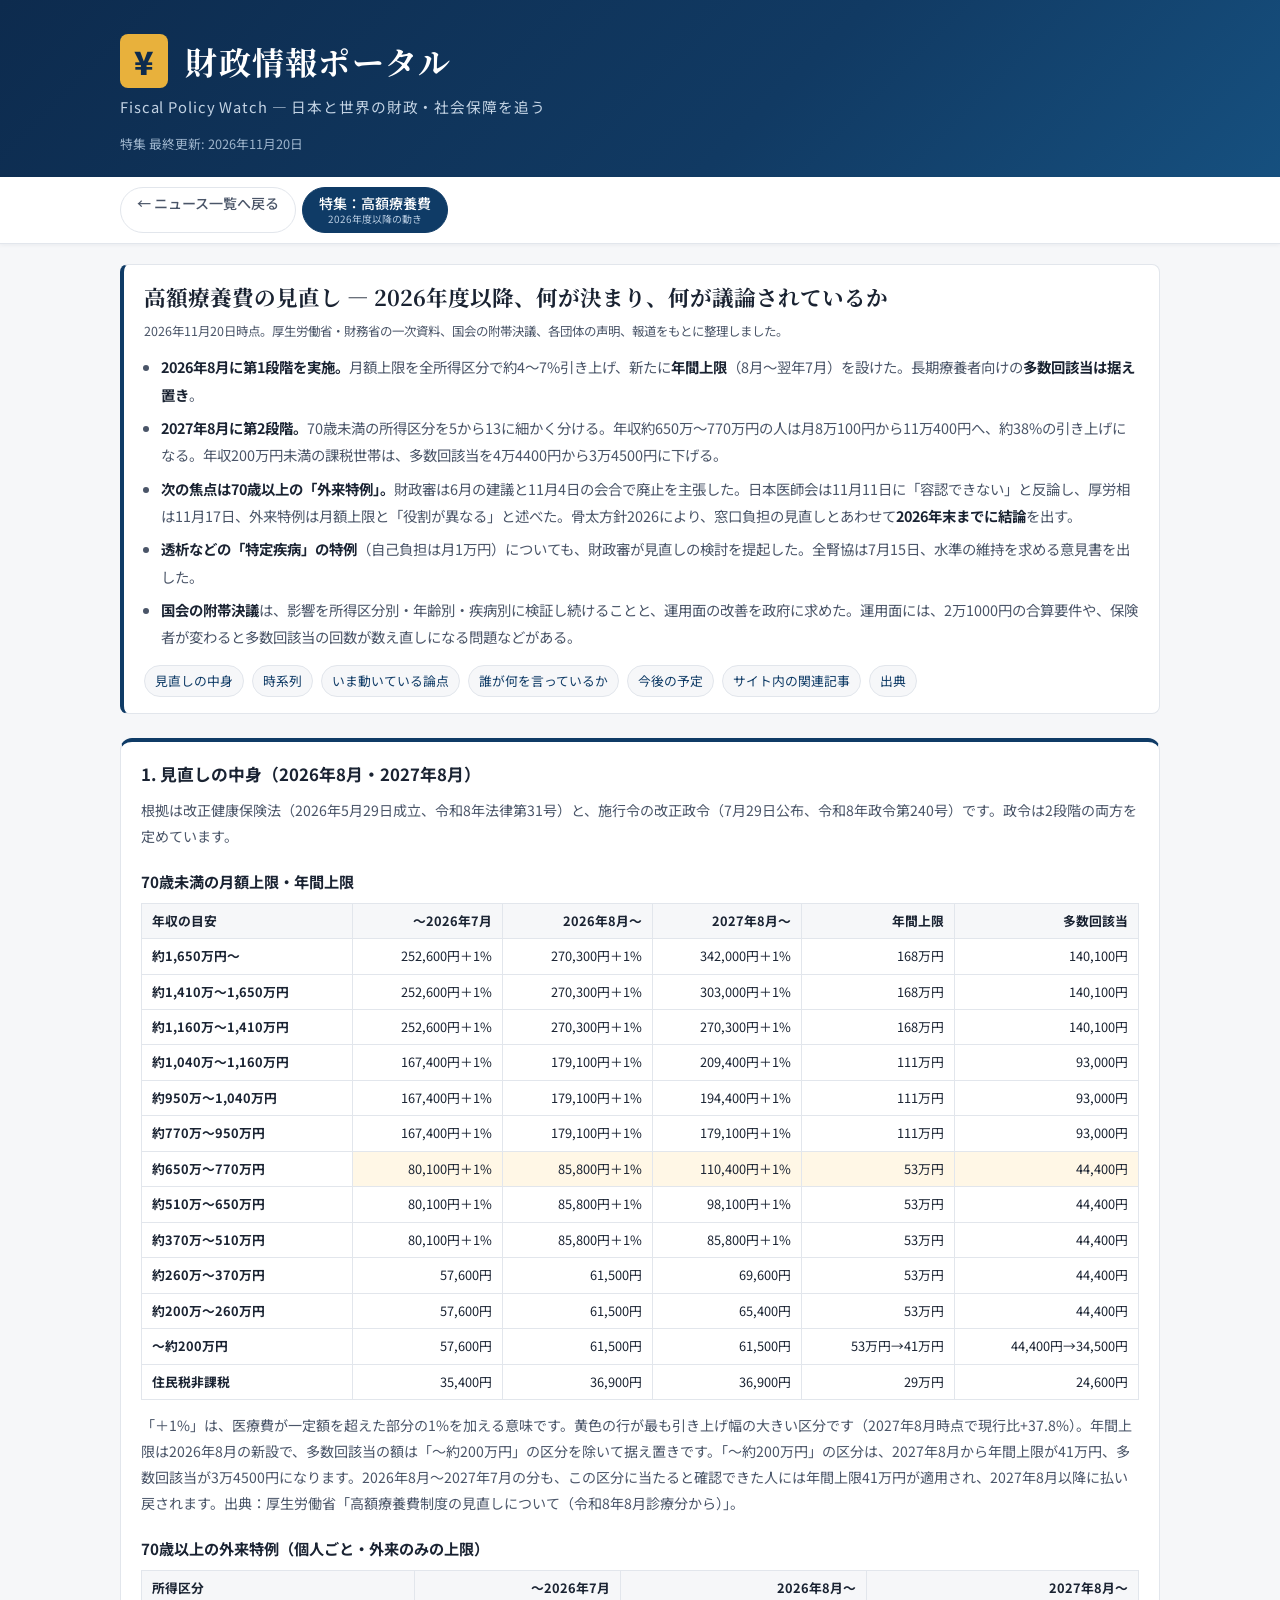
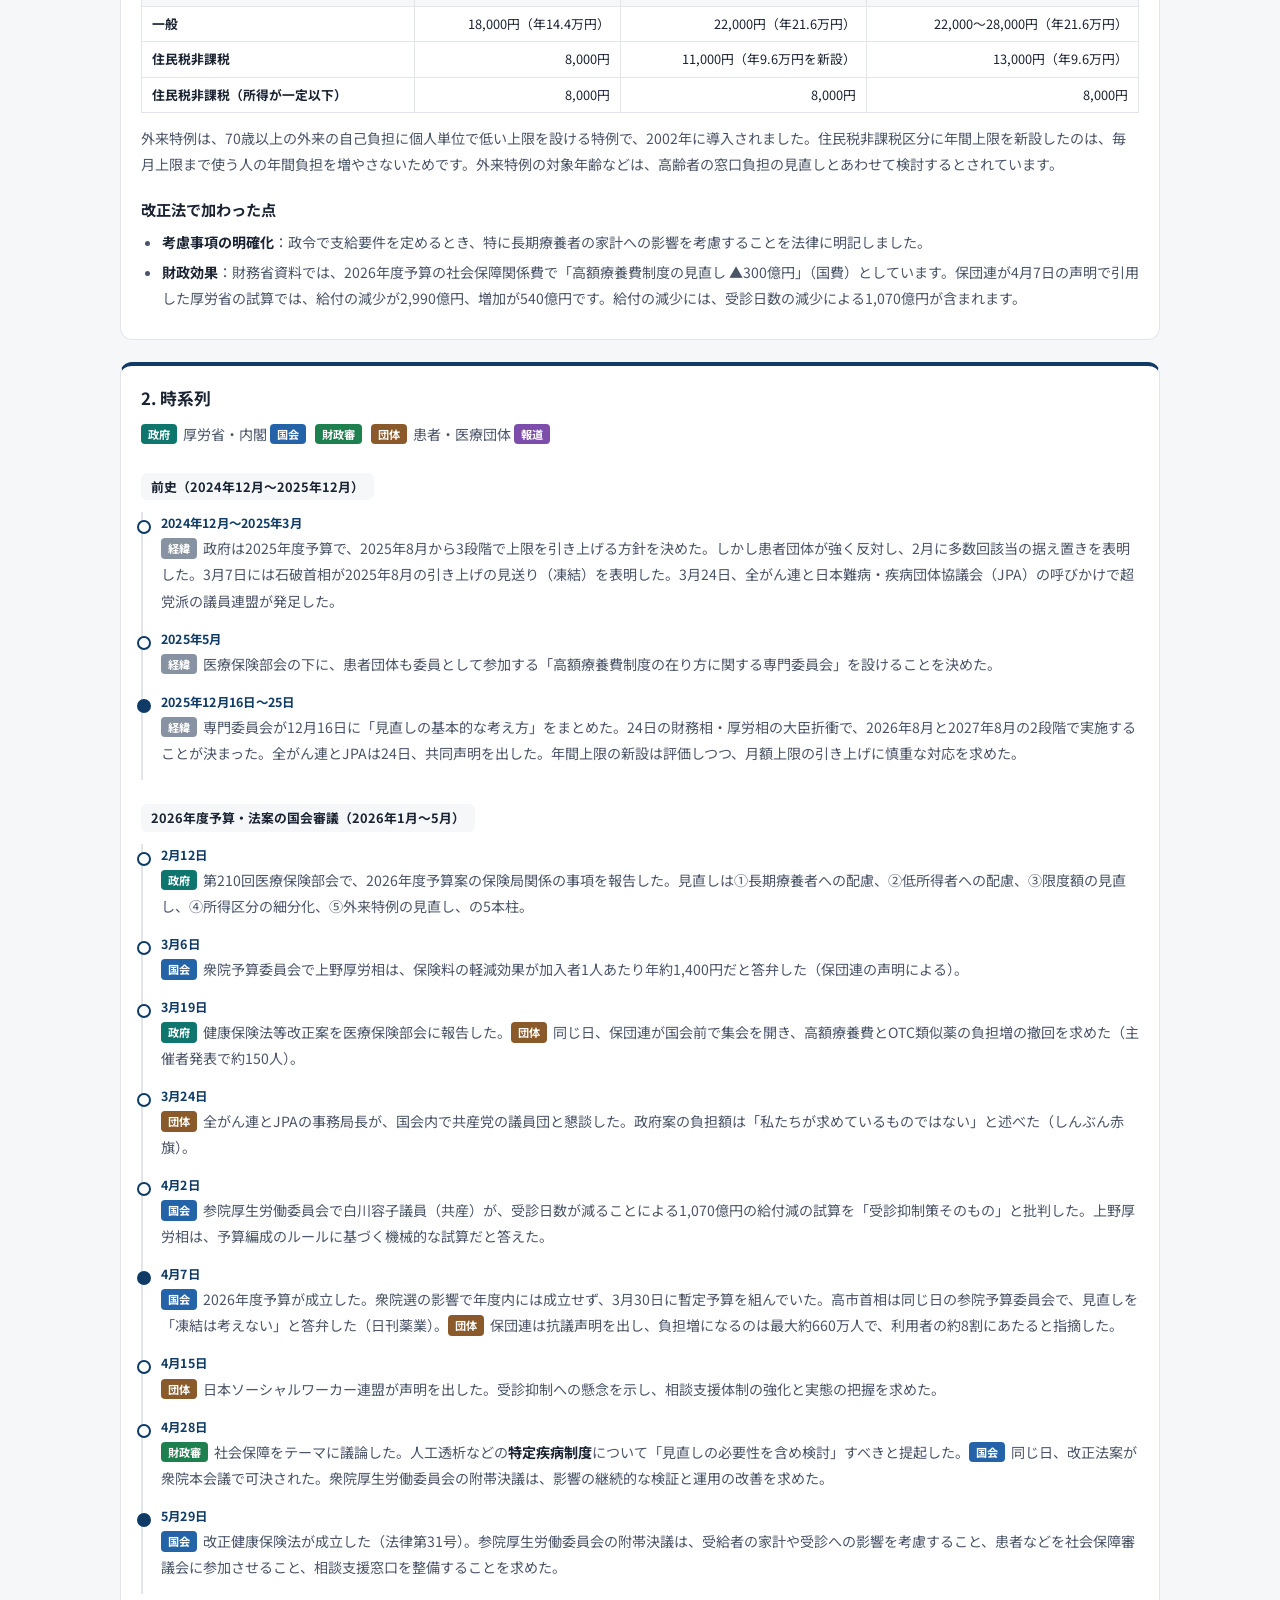
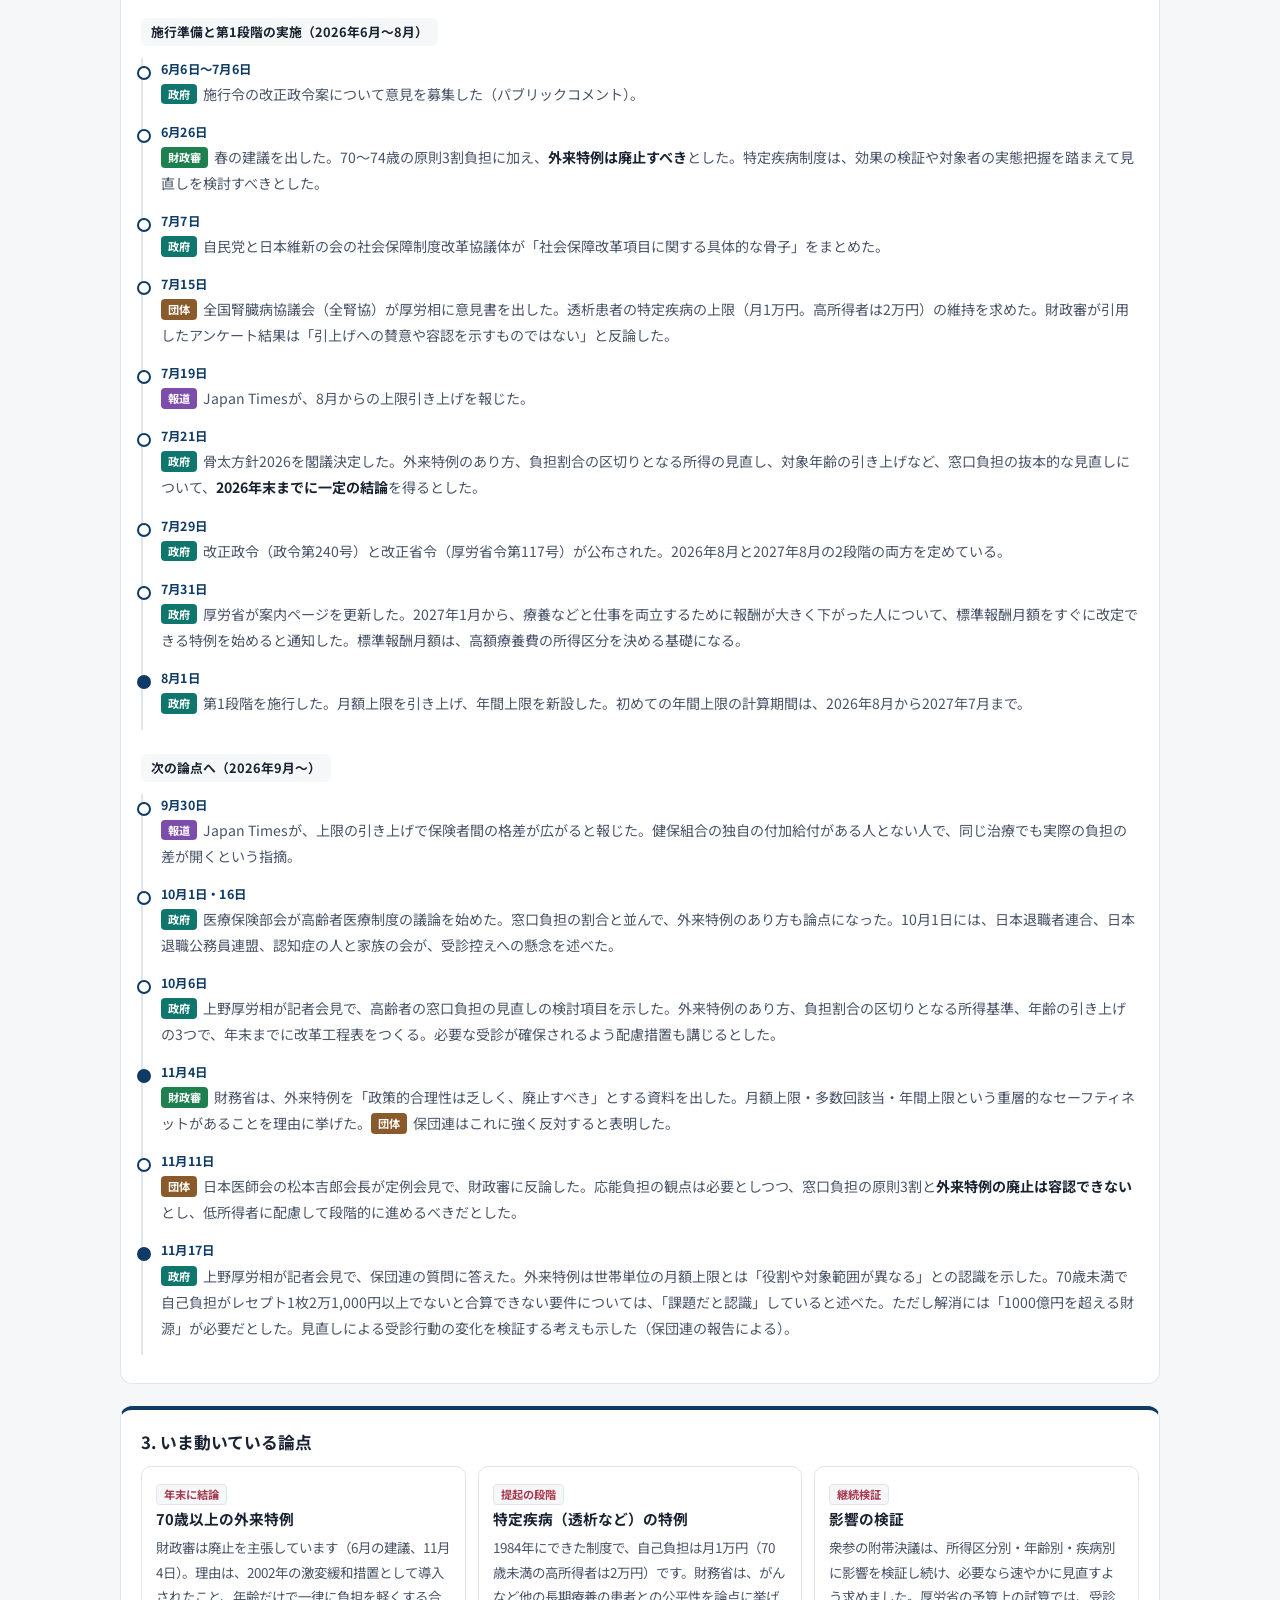
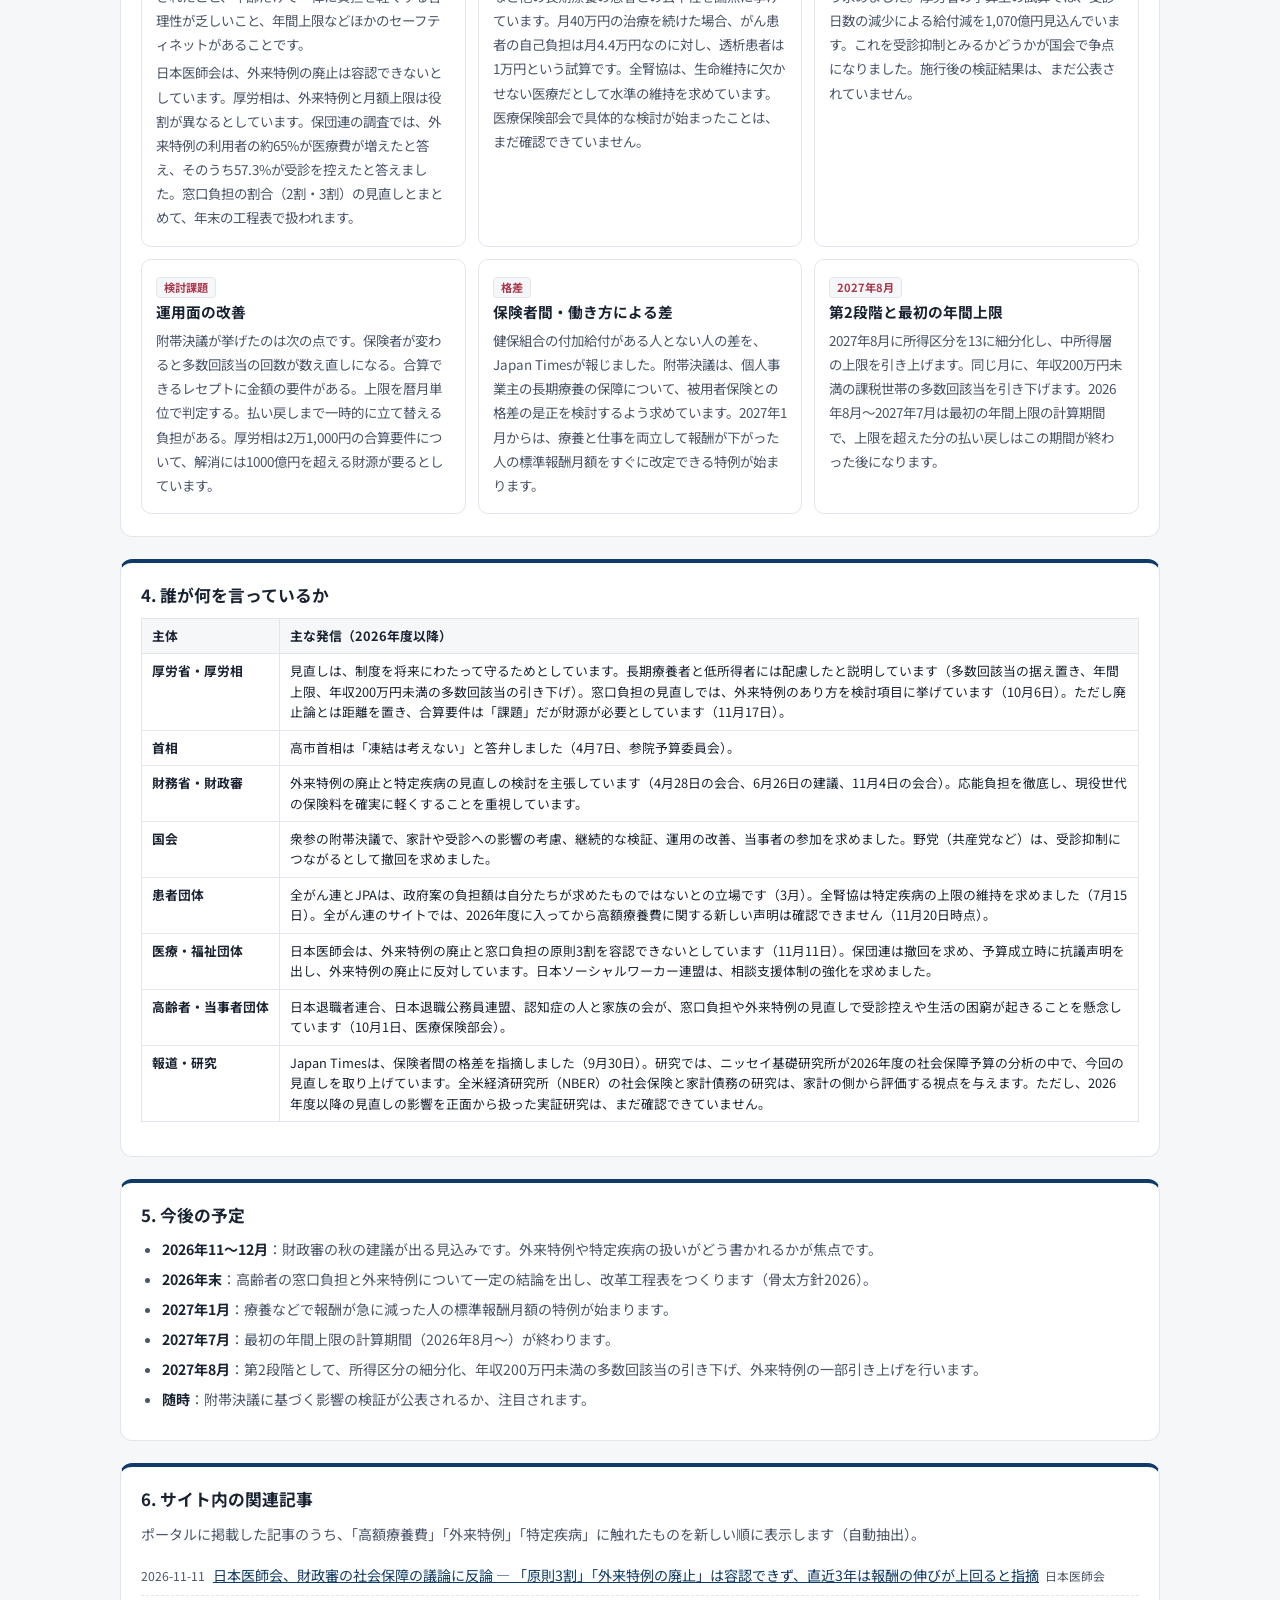
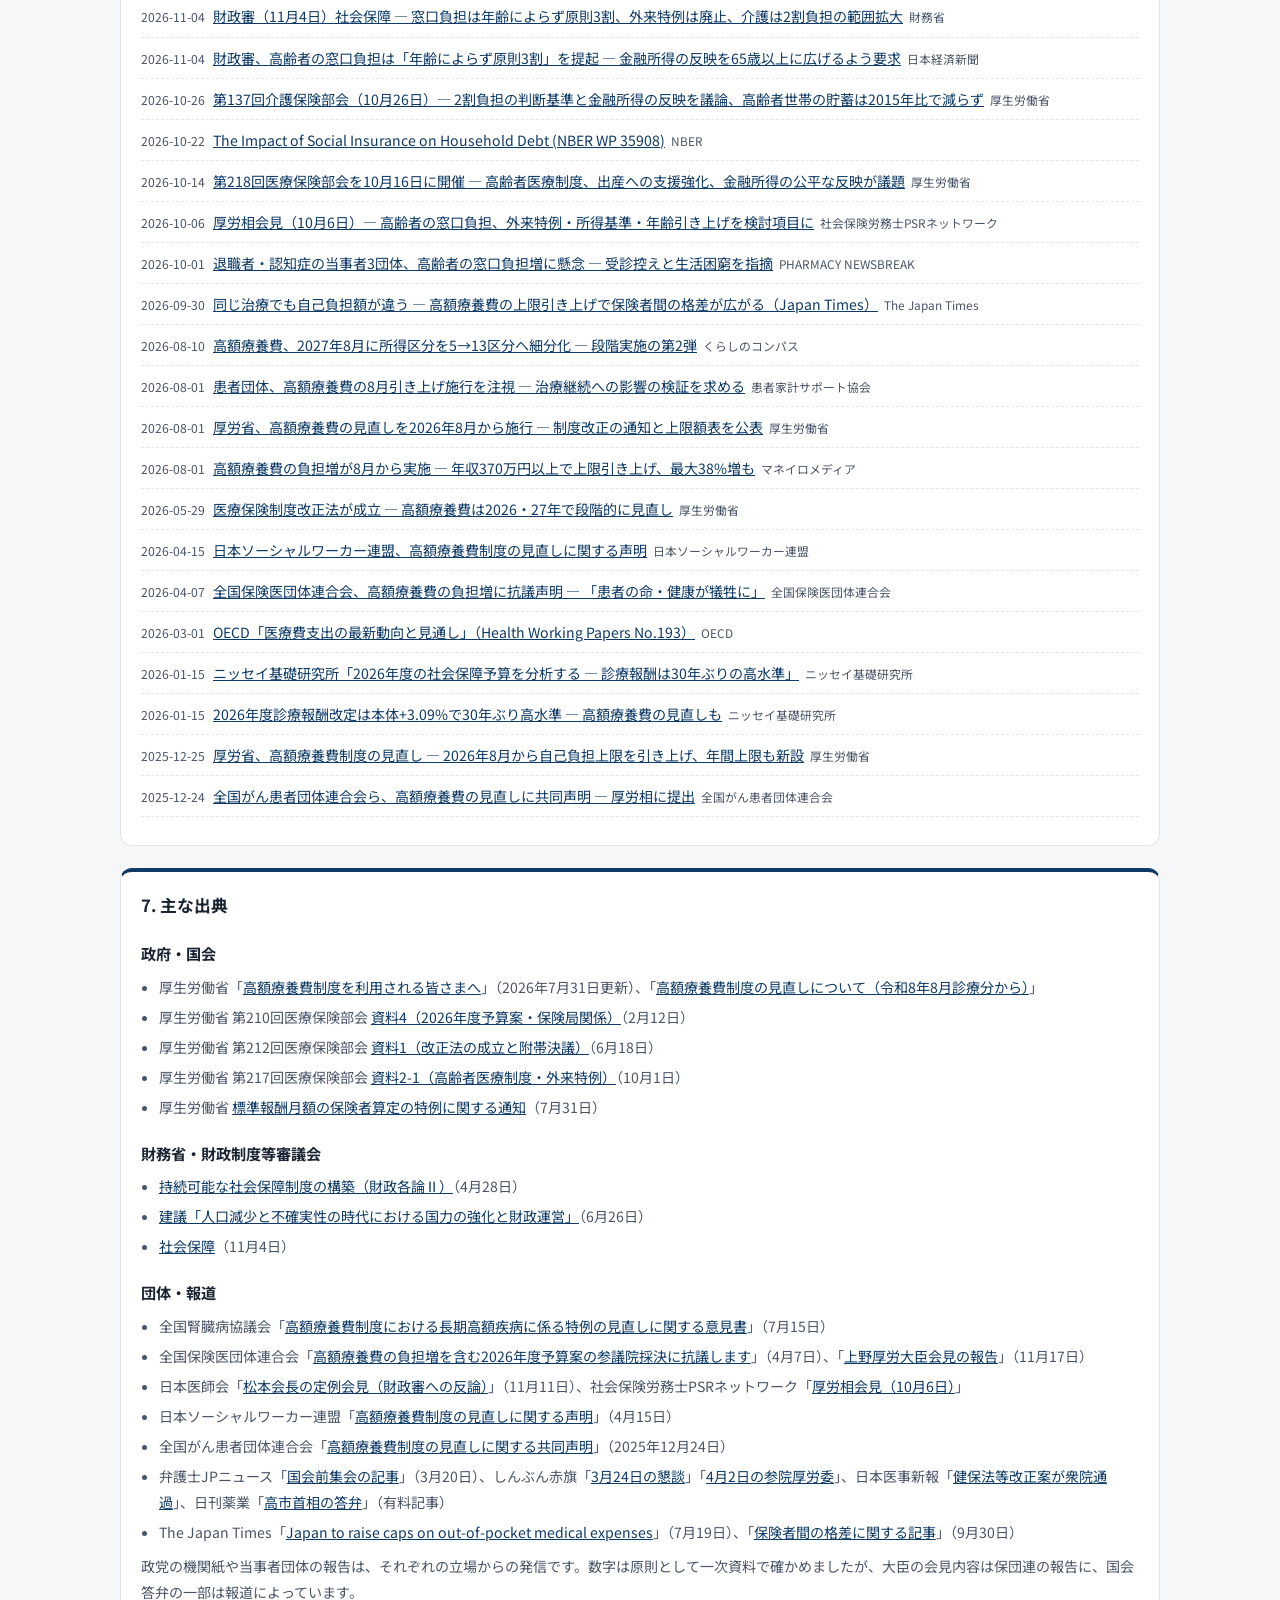
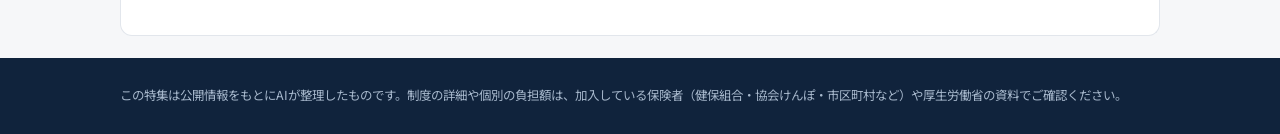
==== feature-kogaku.html @ 366798ed "特集ページ「高額療養費」を追加 2026年度以降の高額療養費の見直しをめぐる決定・議論・各主体の発信を整理した特集ページを追加し、トップから導線を設けた。  Co-Authored-By: Claud" ====
<!DOCTYPE html>
<html lang="ja">
<head>
  <meta charset="UTF-8">
  <meta name="viewport" content="width=device-width, initial-scale=1.0">
  <title>特集：高額療養費 | 財政情報ポータル</title>
  <meta name="description" content="2026年度以降の高額療養費制度の見直しをめぐるニュースと発信の整理">
  <meta name="robots" content="noindex, nofollow, noarchive">
  <link rel="preconnect" href="https://fonts.googleapis.com">
  <link href="https://fonts.googleapis.com/css2?family=Noto+Sans+JP:wght@400;500;700;900&family=Noto+Serif+JP:wght@600;700&display=swap" rel="stylesheet">
  <link rel="stylesheet" href="assets/style.css?v=20261120a">
</head>
<body>
  <header class="site-header">
    <div class="container">
      <div class="header-top">
        <h1 class="site-title"><span class="title-mark">¥</span> 財政情報ポータル</h1>
        <p class="site-subtitle">Fiscal Policy Watch — 日本と世界の財政・社会保障を追う</p>
      </div>
      <p class="update-info">特集 最終更新: <time datetime="2026-11-20">2026年11月20日</time></p>
    </div>
  </header>

  <nav class="category-nav">
    <div class="container nav-inner">
      <div class="tabs">
        <a class="tab" href="index.html">← ニュース一覧へ戻る</a>
        <span class="tab active">特集：高額療養費<span class="tab-note">2026年度以降の動き</span></span>
      </div>
    </div>
  </nav>

  <main class="container">
    <section class="market-intro feature-lead">
      <h2>高額療養費の見直し ― 2026年度以降、何が決まり、何が議論されているか</h2>
      <p class="feature-meta">2026年11月20日時点。厚生労働省・財務省の一次資料、国会の附帯決議、各団体の声明、報道をもとに整理しました。</p>
      <ul class="feature-points">
        <li><strong>2026年8月に第1段階を実施。</strong>月額上限を全所得区分で約4〜7%引き上げ、新たに<strong>年間上限</strong>（8月〜翌年7月）を設けた。長期療養者向けの<strong>多数回該当は据え置き</strong>。</li>
        <li><strong>2027年8月に第2段階。</strong>70歳未満の所得区分を5から13に細かく分ける。年収約650万〜770万円の人は月8万100円から11万400円へ、約38%の引き上げになる。年収200万円未満の課税世帯は、多数回該当を4万4400円から3万4500円に下げる。</li>
        <li><strong>次の焦点は70歳以上の「外来特例」。</strong>財政審は6月の建議と11月4日の会合で廃止を主張した。日本医師会は11月11日に「容認できない」と反論し、厚労相は11月17日、外来特例は月額上限と「役割が異なる」と述べた。骨太方針2026により、窓口負担の見直しとあわせて<strong>2026年末までに結論</strong>を出す。</li>
        <li><strong>透析などの「特定疾病」の特例</strong>（自己負担は月1万円）についても、財政審が見直しの検討を提起した。全腎協は7月15日、水準の維持を求める意見書を出した。</li>
        <li><strong>国会の附帯決議</strong>は、影響を所得区分別・年齢別・疾病別に検証し続けることと、運用面の改善を政府に求めた。運用面には、2万1000円の合算要件や、保険者が変わると多数回該当の回数が数え直しになる問題などがある。</li>
      </ul>
      <div class="feature-toc">
        <a href="#rules">見直しの中身</a>
        <a href="#timeline">時系列</a>
        <a href="#issues">いま動いている論点</a>
        <a href="#actors">誰が何を言っているか</a>
        <a href="#next">今後の予定</a>
        <a href="#related">サイト内の関連記事</a>
        <a href="#sources">出典</a>
      </div>
    </section>

    <!-- 1. 見直しの中身 -->
    <section class="chart-section feature-section" id="rules">
      <h2 class="chart-title">1. 見直しの中身（2026年8月・2027年8月）</h2>
      <p class="chart-note">根拠は改正健康保険法（2026年5月29日成立、令和8年法律第31号）と、施行令の改正政令（7月29日公布、令和8年政令第240号）です。政令は2段階の両方を定めています。</p>

      <h3>70歳未満の月額上限・年間上限</h3>
      <div class="table-scroll">
        <table class="source-table">
          <thead>
            <tr><th>年収の目安</th><th class="num">〜2026年7月</th><th class="num">2026年8月〜</th><th class="num">2027年8月〜</th><th class="num">年間上限</th><th class="num">多数回該当</th></tr>
          </thead>
          <tbody>
            <tr><th>約1,650万円〜</th><td class="num">252,600円＋1%</td><td class="num">270,300円＋1%</td><td class="num">342,000円＋1%</td><td class="num">168万円</td><td class="num">140,100円</td></tr>
            <tr><th>約1,410万〜1,650万円</th><td class="num">252,600円＋1%</td><td class="num">270,300円＋1%</td><td class="num">303,000円＋1%</td><td class="num">168万円</td><td class="num">140,100円</td></tr>
            <tr><th>約1,160万〜1,410万円</th><td class="num">252,600円＋1%</td><td class="num">270,300円＋1%</td><td class="num">270,300円＋1%</td><td class="num">168万円</td><td class="num">140,100円</td></tr>
            <tr><th>約1,040万〜1,160万円</th><td class="num">167,400円＋1%</td><td class="num">179,100円＋1%</td><td class="num">209,400円＋1%</td><td class="num">111万円</td><td class="num">93,000円</td></tr>
            <tr><th>約950万〜1,040万円</th><td class="num">167,400円＋1%</td><td class="num">179,100円＋1%</td><td class="num">194,400円＋1%</td><td class="num">111万円</td><td class="num">93,000円</td></tr>
            <tr><th>約770万〜950万円</th><td class="num">167,400円＋1%</td><td class="num">179,100円＋1%</td><td class="num">179,100円＋1%</td><td class="num">111万円</td><td class="num">93,000円</td></tr>
            <tr class="hl"><th>約650万〜770万円</th><td class="num">80,100円＋1%</td><td class="num">85,800円＋1%</td><td class="num">110,400円＋1%</td><td class="num">53万円</td><td class="num">44,400円</td></tr>
            <tr><th>約510万〜650万円</th><td class="num">80,100円＋1%</td><td class="num">85,800円＋1%</td><td class="num">98,100円＋1%</td><td class="num">53万円</td><td class="num">44,400円</td></tr>
            <tr><th>約370万〜510万円</th><td class="num">80,100円＋1%</td><td class="num">85,800円＋1%</td><td class="num">85,800円＋1%</td><td class="num">53万円</td><td class="num">44,400円</td></tr>
            <tr><th>約260万〜370万円</th><td class="num">57,600円</td><td class="num">61,500円</td><td class="num">69,600円</td><td class="num">53万円</td><td class="num">44,400円</td></tr>
            <tr><th>約200万〜260万円</th><td class="num">57,600円</td><td class="num">61,500円</td><td class="num">65,400円</td><td class="num">53万円</td><td class="num">44,400円</td></tr>
            <tr><th>〜約200万円</th><td class="num">57,600円</td><td class="num">61,500円</td><td class="num">61,500円</td><td class="num">53万円→41万円</td><td class="num">44,400円→34,500円</td></tr>
            <tr><th>住民税非課税</th><td class="num">35,400円</td><td class="num">36,900円</td><td class="num">36,900円</td><td class="num">29万円</td><td class="num">24,600円</td></tr>
          </tbody>
        </table>
      </div>
      <p class="table-note">「＋1%」は、医療費が一定額を超えた部分の1%を加える意味です。黄色の行が最も引き上げ幅の大きい区分です（2027年8月時点で現行比+37.8%）。年間上限は2026年8月の新設で、多数回該当の額は「〜約200万円」の区分を除いて据え置きです。「〜約200万円」の区分は、2027年8月から年間上限が41万円、多数回該当が3万4500円になります。2026年8月〜2027年7月の分も、この区分に当たると確認できた人には年間上限41万円が適用され、2027年8月以降に払い戻されます。出典：厚生労働省「高額療養費制度の見直しについて（令和8年8月診療分から）」。</p>

      <h3>70歳以上の外来特例（個人ごと・外来のみの上限）</h3>
      <div class="table-scroll">
        <table class="source-table">
          <thead>
            <tr><th>所得区分</th><th class="num">〜2026年7月</th><th class="num">2026年8月〜</th><th class="num">2027年8月〜</th></tr>
          </thead>
          <tbody>
            <tr><th>一般</th><td class="num">18,000円（年14.4万円）</td><td class="num">22,000円（年21.6万円）</td><td class="num">22,000〜28,000円（年21.6万円）</td></tr>
            <tr><th>住民税非課税</th><td class="num">8,000円</td><td class="num">11,000円（年9.6万円を新設）</td><td class="num">13,000円（年9.6万円）</td></tr>
            <tr><th>住民税非課税（所得が一定以下）</th><td class="num">8,000円</td><td class="num">8,000円</td><td class="num">8,000円</td></tr>
          </tbody>
        </table>
      </div>
      <p class="table-note">外来特例は、70歳以上の外来の自己負担に個人単位で低い上限を設ける特例で、2002年に導入されました。住民税非課税区分に年間上限を新設したのは、毎月上限まで使う人の年間負担を増やさないためです。外来特例の対象年齢などは、高齢者の窓口負担の見直しとあわせて検討するとされています。</p>

      <h3>改正法で加わった点</h3>
      <ul>
        <li><strong>考慮事項の明確化</strong>：政令で支給要件を定めるとき、特に長期療養者の家計への影響を考慮することを法律に明記しました。</li>
        <li><strong>財政効果</strong>：財務省資料では、2026年度予算の社会保障関係費で「高額療養費制度の見直し ▲300億円」（国費）としています。保団連が4月7日の声明で引用した厚労省の試算では、給付の減少が2,990億円、増加が540億円です。給付の減少には、受診日数の減少による1,070億円が含まれます。</li>
      </ul>
    </section>

    <!-- 2. 時系列 -->
    <section class="chart-section feature-section" id="timeline">
      <h2 class="chart-title">2. 時系列</h2>
      <p class="chart-note">
        <span class="tl-tag tl-gov">政府</span>厚労省・内閣
        <span class="tl-tag tl-diet">国会</span>
        <span class="tl-tag tl-mof">財政審</span>
        <span class="tl-tag tl-stk">団体</span>患者・医療団体
        <span class="tl-tag tl-media">報道</span>
      </p>

      <span class="timeline-era">前史（2024年12月〜2025年12月）</span>
      <ul class="timeline">
        <li><span class="tl-date">2024年12月〜2025年3月</span><span class="tl-tag tl-past">経緯</span>政府は2025年度予算で、2025年8月から3段階で上限を引き上げる方針を決めた。しかし患者団体が強く反対し、2月に多数回該当の据え置きを表明した。3月7日には石破首相が2025年8月の引き上げの見送り（凍結）を表明した。3月24日、全がん連と日本難病・疾病団体協議会（JPA）の呼びかけで超党派の議員連盟が発足した。</li>
        <li><span class="tl-date">2025年5月</span><span class="tl-tag tl-past">経緯</span>医療保険部会の下に、患者団体も委員として参加する「高額療養費制度の在り方に関する専門委員会」を設けることを決めた。</li>
        <li class="key"><span class="tl-date">2025年12月16日〜25日</span><span class="tl-tag tl-past">経緯</span>専門委員会が12月16日に「見直しの基本的な考え方」をまとめた。24日の財務相・厚労相の大臣折衝で、2026年8月と2027年8月の2段階で実施することが決まった。全がん連とJPAは24日、共同声明を出した。年間上限の新設は評価しつつ、月額上限の引き上げに慎重な対応を求めた。</li>
      </ul>

      <span class="timeline-era">2026年度予算・法案の国会審議（2026年1月〜5月）</span>
      <ul class="timeline">
        <li><span class="tl-date">2月12日</span><span class="tl-tag tl-gov">政府</span>第210回医療保険部会で、2026年度予算案の保険局関係の事項を報告した。見直しは①長期療養者への配慮、②低所得者への配慮、③限度額の見直し、④所得区分の細分化、⑤外来特例の見直し、の5本柱。</li>
        <li><span class="tl-date">3月6日</span><span class="tl-tag tl-diet">国会</span>衆院予算委員会で上野厚労相は、保険料の軽減効果が加入者1人あたり年約1,400円だと答弁した（保団連の声明による）。</li>
        <li><span class="tl-date">3月19日</span><span class="tl-tag tl-gov">政府</span>健康保険法等改正案を医療保険部会に報告した。<span class="tl-tag tl-stk">団体</span>同じ日、保団連が国会前で集会を開き、高額療養費とOTC類似薬の負担増の撤回を求めた（主催者発表で約150人）。</li>
        <li><span class="tl-date">3月24日</span><span class="tl-tag tl-stk">団体</span>全がん連とJPAの事務局長が、国会内で共産党の議員団と懇談した。政府案の負担額は「私たちが求めているものではない」と述べた（しんぶん赤旗）。</li>
        <li><span class="tl-date">4月2日</span><span class="tl-tag tl-diet">国会</span>参院厚生労働委員会で白川容子議員（共産）が、受診日数が減ることによる1,070億円の給付減の試算を「受診抑制策そのもの」と批判した。上野厚労相は、予算編成のルールに基づく機械的な試算だと答えた。</li>
        <li class="key"><span class="tl-date">4月7日</span><span class="tl-tag tl-diet">国会</span>2026年度予算が成立した。衆院選の影響で年度内には成立せず、3月30日に暫定予算を組んでいた。高市首相は同じ日の参院予算委員会で、見直しを「凍結は考えない」と答弁した（日刊薬業）。<span class="tl-tag tl-stk">団体</span>保団連は抗議声明を出し、負担増になるのは最大約660万人で、利用者の約8割にあたると指摘した。</li>
        <li><span class="tl-date">4月15日</span><span class="tl-tag tl-stk">団体</span>日本ソーシャルワーカー連盟が声明を出した。受診抑制への懸念を示し、相談支援体制の強化と実態の把握を求めた。</li>
        <li><span class="tl-date">4月28日</span><span class="tl-tag tl-mof">財政審</span>社会保障をテーマに議論した。人工透析などの<strong>特定疾病制度</strong>について「見直しの必要性を含め検討」すべきと提起した。<span class="tl-tag tl-diet">国会</span>同じ日、改正法案が衆院本会議で可決された。衆院厚生労働委員会の附帯決議は、影響の継続的な検証と運用の改善を求めた。</li>
        <li class="key"><span class="tl-date">5月29日</span><span class="tl-tag tl-diet">国会</span>改正健康保険法が成立した（法律第31号）。参院厚生労働委員会の附帯決議は、受給者の家計や受診への影響を考慮すること、患者などを社会保障審議会に参加させること、相談支援窓口を整備することを求めた。</li>
      </ul>

      <span class="timeline-era">施行準備と第1段階の実施（2026年6月〜8月）</span>
      <ul class="timeline">
        <li><span class="tl-date">6月6日〜7月6日</span><span class="tl-tag tl-gov">政府</span>施行令の改正政令案について意見を募集した（パブリックコメント）。</li>
        <li><span class="tl-date">6月26日</span><span class="tl-tag tl-mof">財政審</span>春の建議を出した。70〜74歳の原則3割負担に加え、<strong>外来特例は廃止すべき</strong>とした。特定疾病制度は、効果の検証や対象者の実態把握を踏まえて見直しを検討すべきとした。</li>
        <li><span class="tl-date">7月7日</span><span class="tl-tag tl-gov">政府</span>自民党と日本維新の会の社会保障制度改革協議体が「社会保障改革項目に関する具体的な骨子」をまとめた。</li>
        <li><span class="tl-date">7月15日</span><span class="tl-tag tl-stk">団体</span>全国腎臓病協議会（全腎協）が厚労相に意見書を出した。透析患者の特定疾病の上限（月1万円。高所得者は2万円）の維持を求めた。財政審が引用したアンケート結果は「引上げへの賛意や容認を示すものではない」と反論した。</li>
        <li><span class="tl-date">7月19日</span><span class="tl-tag tl-media">報道</span>Japan Timesが、8月からの上限引き上げを報じた。</li>
        <li><span class="tl-date">7月21日</span><span class="tl-tag tl-gov">政府</span>骨太方針2026を閣議決定した。外来特例のあり方、負担割合の区切りとなる所得の見直し、対象年齢の引き上げなど、窓口負担の抜本的な見直しについて、<strong>2026年末までに一定の結論</strong>を得るとした。</li>
        <li><span class="tl-date">7月29日</span><span class="tl-tag tl-gov">政府</span>改正政令（政令第240号）と改正省令（厚労省令第117号）が公布された。2026年8月と2027年8月の2段階の両方を定めている。</li>
        <li><span class="tl-date">7月31日</span><span class="tl-tag tl-gov">政府</span>厚労省が案内ページを更新した。2027年1月から、療養などと仕事を両立するために報酬が大きく下がった人について、標準報酬月額をすぐに改定できる特例を始めると通知した。標準報酬月額は、高額療養費の所得区分を決める基礎になる。</li>
        <li class="key"><span class="tl-date">8月1日</span><span class="tl-tag tl-gov">政府</span>第1段階を施行した。月額上限を引き上げ、年間上限を新設した。初めての年間上限の計算期間は、2026年8月から2027年7月まで。</li>
      </ul>

      <span class="timeline-era">次の論点へ（2026年9月〜）</span>
      <ul class="timeline">
        <li><span class="tl-date">9月30日</span><span class="tl-tag tl-media">報道</span>Japan Timesが、上限の引き上げで保険者間の格差が広がると報じた。健保組合の独自の付加給付がある人とない人で、同じ治療でも実際の負担の差が開くという指摘。</li>
        <li><span class="tl-date">10月1日・16日</span><span class="tl-tag tl-gov">政府</span>医療保険部会が高齢者医療制度の議論を始めた。窓口負担の割合と並んで、外来特例のあり方も論点になった。10月1日には、日本退職者連合、日本退職公務員連盟、認知症の人と家族の会が、受診控えへの懸念を述べた。</li>
        <li><span class="tl-date">10月6日</span><span class="tl-tag tl-gov">政府</span>上野厚労相が記者会見で、高齢者の窓口負担の見直しの検討項目を示した。外来特例のあり方、負担割合の区切りとなる所得基準、年齢の引き上げの3つで、年末までに改革工程表をつくる。必要な受診が確保されるよう配慮措置も講じるとした。</li>
        <li class="key"><span class="tl-date">11月4日</span><span class="tl-tag tl-mof">財政審</span>財務省は、外来特例を「政策的合理性は乏しく、廃止すべき」とする資料を出した。月額上限・多数回該当・年間上限という重層的なセーフティネットがあることを理由に挙げた。<span class="tl-tag tl-stk">団体</span>保団連はこれに強く反対すると表明した。</li>
        <li><span class="tl-date">11月11日</span><span class="tl-tag tl-stk">団体</span>日本医師会の松本吉郎会長が定例会見で、財政審に反論した。応能負担の観点は必要としつつ、窓口負担の原則3割と<strong>外来特例の廃止は容認できない</strong>とし、低所得者に配慮して段階的に進めるべきだとした。</li>
        <li class="key"><span class="tl-date">11月17日</span><span class="tl-tag tl-gov">政府</span>上野厚労相が記者会見で、保団連の質問に答えた。外来特例は世帯単位の月額上限とは「役割や対象範囲が異なる」との認識を示した。70歳未満で自己負担がレセプト1枚2万1,000円以上でないと合算できない要件については、「課題だと認識」していると述べた。ただし解消には「1000億円を超える財源」が必要だとした。見直しによる受診行動の変化を検証する考えも示した（保団連の報告による）。</li>
      </ul>
    </section>

    <!-- 3. 論点 -->
    <section class="chart-section feature-section" id="issues">
      <h2 class="chart-title">3. いま動いている論点</h2>
      <div class="issue-grid">
        <div class="issue-card">
          <span class="issue-status">年末に結論</span>
          <h4>70歳以上の外来特例</h4>
          <p>財政審は廃止を主張しています（6月の建議、11月4日）。理由は、2002年の激変緩和措置として導入されたこと、年齢だけで一律に負担を軽くする合理性が乏しいこと、年間上限などほかのセーフティネットがあることです。</p>
          <p>日本医師会は、外来特例の廃止は容認できないとしています。厚労相は、外来特例と月額上限は役割が異なるとしています。保団連の調査では、外来特例の利用者の約65%が医療費が増えたと答え、そのうち57.3%が受診を控えたと答えました。窓口負担の割合（2割・3割）の見直しとまとめて、年末の工程表で扱われます。</p>
        </div>
        <div class="issue-card">
          <span class="issue-status">提起の段階</span>
          <h4>特定疾病（透析など）の特例</h4>
          <p>1984年にできた制度で、自己負担は月1万円（70歳未満の高所得者は2万円）です。財務省は、がんなど他の長期療養の患者との公平性を論点に挙げています。月40万円の治療を続けた場合、がん患者の自己負担は月4.4万円なのに対し、透析患者は1万円という試算です。全腎協は、生命維持に欠かせない医療だとして水準の維持を求めています。医療保険部会で具体的な検討が始まったことは、まだ確認できていません。</p>
        </div>
        <div class="issue-card">
          <span class="issue-status">継続検証</span>
          <h4>影響の検証</h4>
          <p>衆参の附帯決議は、所得区分別・年齢別・疾病別に影響を検証し続け、必要なら速やかに見直すよう求めました。厚労省の予算上の試算では、受診日数の減少による給付減を1,070億円見込んでいます。これを受診抑制とみるかどうかが国会で争点になりました。施行後の検証結果は、まだ公表されていません。</p>
        </div>
        <div class="issue-card">
          <span class="issue-status">検討課題</span>
          <h4>運用面の改善</h4>
          <p>附帯決議が挙げたのは次の点です。保険者が変わると多数回該当の回数が数え直しになる。合算できるレセプトに金額の要件がある。上限を暦月単位で判定する。払い戻しまで一時的に立て替える負担がある。厚労相は2万1,000円の合算要件について、解消には1000億円を超える財源が要るとしています。</p>
        </div>
        <div class="issue-card">
          <span class="issue-status">格差</span>
          <h4>保険者間・働き方による差</h4>
          <p>健保組合の付加給付がある人とない人の差を、Japan Timesが報じました。附帯決議は、個人事業主の長期療養の保障について、被用者保険との格差の是正を検討するよう求めています。2027年1月からは、療養と仕事を両立して報酬が下がった人の標準報酬月額をすぐに改定できる特例が始まります。</p>
        </div>
        <div class="issue-card">
          <span class="issue-status">2027年8月</span>
          <h4>第2段階と最初の年間上限</h4>
          <p>2027年8月に所得区分を13に細分化し、中所得層の上限を引き上げます。同じ月に、年収200万円未満の課税世帯の多数回該当を引き下げます。2026年8月〜2027年7月は最初の年間上限の計算期間で、上限を超えた分の払い戻しはこの期間が終わった後になります。</p>
        </div>
      </div>
    </section>

    <!-- 4. 主体別 -->
    <section class="chart-section feature-section" id="actors">
      <h2 class="chart-title">4. 誰が何を言っているか</h2>
      <div class="table-scroll">
        <table class="source-table">
          <thead><tr><th>主体</th><th>主な発信（2026年度以降）</th></tr></thead>
          <tbody>
            <tr><th>厚労省・厚労相</th><td>見直しは、制度を将来にわたって守るためとしています。長期療養者と低所得者には配慮したと説明しています（多数回該当の据え置き、年間上限、年収200万円未満の多数回該当の引き下げ）。窓口負担の見直しでは、外来特例のあり方を検討項目に挙げています（10月6日）。ただし廃止論とは距離を置き、合算要件は「課題」だが財源が必要としています（11月17日）。</td></tr>
            <tr><th>首相</th><td>高市首相は「凍結は考えない」と答弁しました（4月7日、参院予算委員会）。</td></tr>
            <tr><th>財務省・財政審</th><td>外来特例の廃止と特定疾病の見直しの検討を主張しています（4月28日の会合、6月26日の建議、11月4日の会合）。応能負担を徹底し、現役世代の保険料を確実に軽くすることを重視しています。</td></tr>
            <tr><th>国会</th><td>衆参の附帯決議で、家計や受診への影響の考慮、継続的な検証、運用の改善、当事者の参加を求めました。野党（共産党など）は、受診抑制につながるとして撤回を求めました。</td></tr>
            <tr><th>患者団体</th><td>全がん連とJPAは、政府案の負担額は自分たちが求めたものではないとの立場です（3月）。全腎協は特定疾病の上限の維持を求めました（7月15日）。全がん連のサイトでは、2026年度に入ってから高額療養費に関する新しい声明は確認できません（11月20日時点）。</td></tr>
            <tr><th>医療・福祉団体</th><td>日本医師会は、外来特例の廃止と窓口負担の原則3割を容認できないとしています（11月11日）。保団連は撤回を求め、予算成立時に抗議声明を出し、外来特例の廃止に反対しています。日本ソーシャルワーカー連盟は、相談支援体制の強化を求めました。</td></tr>
            <tr><th>高齢者・当事者団体</th><td>日本退職者連合、日本退職公務員連盟、認知症の人と家族の会が、窓口負担や外来特例の見直しで受診控えや生活の困窮が起きることを懸念しています（10月1日、医療保険部会）。</td></tr>
            <tr><th>報道・研究</th><td>Japan Timesは、保険者間の格差を指摘しました（9月30日）。研究では、ニッセイ基礎研究所が2026年度の社会保障予算の分析の中で、今回の見直しを取り上げています。全米経済研究所（NBER）の社会保険と家計債務の研究は、家計の側から評価する視点を与えます。ただし、2026年度以降の見直しの影響を正面から扱った実証研究は、まだ確認できていません。</td></tr>
          </tbody>
        </table>
      </div>
    </section>

    <!-- 5. 今後 -->
    <section class="chart-section feature-section" id="next">
      <h2 class="chart-title">5. 今後の予定</h2>
      <ul>
        <li><strong>2026年11〜12月</strong>：財政審の秋の建議が出る見込みです。外来特例や特定疾病の扱いがどう書かれるかが焦点です。</li>
        <li><strong>2026年末</strong>：高齢者の窓口負担と外来特例について一定の結論を出し、改革工程表をつくります（骨太方針2026）。</li>
        <li><strong>2027年1月</strong>：療養などで報酬が急に減った人の標準報酬月額の特例が始まります。</li>
        <li><strong>2027年7月</strong>：最初の年間上限の計算期間（2026年8月〜）が終わります。</li>
        <li><strong>2027年8月</strong>：第2段階として、所得区分の細分化、年収200万円未満の多数回該当の引き下げ、外来特例の一部引き上げを行います。</li>
        <li><strong>随時</strong>：附帯決議に基づく影響の検証が公表されるか、注目されます。</li>
      </ul>
    </section>

    <!-- 6. 関連記事 -->
    <section class="chart-section feature-section" id="related">
      <h2 class="chart-title">6. サイト内の関連記事</h2>
      <p class="chart-note">ポータルに掲載した記事のうち、「高額療養費」「外来特例」「特定疾病」に触れたものを新しい順に表示します（自動抽出）。</p>
      <ul class="related-list" id="related-list"><li>読み込み中…</li></ul>
    </section>

    <!-- 7. 出典 -->
    <section class="chart-section feature-section source-section" id="sources">
      <h2 class="chart-title">7. 主な出典</h2>
      <h3>政府・国会</h3>
      <ul>
        <li>厚生労働省「<a href="https://www.mhlw.go.jp/stf/seisakunitsuite/bunya/kenkou_iryou/iryouhoken/juuyou/kougakuiryou/index.html" target="_blank" rel="noopener">高額療養費制度を利用される皆さまへ</a>」（2026年7月31日更新）、「<a href="https://www.mhlw.go.jp/content/001726232.pdf" target="_blank" rel="noopener">高額療養費制度の見直しについて（令和8年8月診療分から）</a>」</li>
        <li>厚生労働省 第210回医療保険部会 <a href="https://www.mhlw.go.jp/content/12401000/001654424.pdf" target="_blank" rel="noopener">資料4（2026年度予算案・保険局関係）</a>（2月12日）</li>
        <li>厚生労働省 第212回医療保険部会 <a href="https://www.mhlw.go.jp/content/12401000/001712849.pdf" target="_blank" rel="noopener">資料1（改正法の成立と附帯決議）</a>（6月18日）</li>
        <li>厚生労働省 第217回医療保険部会 <a href="https://www.mhlw.go.jp/content/12401000/001754424.pdf" target="_blank" rel="noopener">資料2-1（高齢者医療制度・外来特例）</a>（10月1日）</li>
        <li>厚生労働省 <a href="https://www.mhlw.go.jp/content/001731743.pdf" target="_blank" rel="noopener">標準報酬月額の保険者算定の特例に関する通知</a>（7月31日）</li>
      </ul>
      <h3>財務省・財政制度等審議会</h3>
      <ul>
        <li><a href="https://www.mof.go.jp/about_mof/councils/fiscal_system_council/sub-of_fiscal_system/proceedings/material/zaiseia20260428/01.pdf" target="_blank" rel="noopener">持続可能な社会保障制度の構築（財政各論Ⅱ）</a>（4月28日）</li>
        <li><a href="https://www.mof.go.jp/about_mof/councils/fiscal_system_council/sub-of_fiscal_system/report/zaiseia20260626/zaiseia20260626.html" target="_blank" rel="noopener">建議「人口減少と不確実性の時代における国力の強化と財政運営」</a>（6月26日）</li>
        <li><a href="https://www.mof.go.jp/about_mof/councils/fiscal_system_council/sub-of_fiscal_system/proceedings/material/zaiseia20261104/01.pdf" target="_blank" rel="noopener">社会保障</a>（11月4日）</li>
      </ul>
      <h3>団体・報道</h3>
      <ul>
        <li>全国腎臓病協議会「<a href="https://www.zjk.or.jp/news/2_6a548346a398c/upload/20260715-155936-1200.pdf" target="_blank" rel="noopener">高額療養費制度における長期高額疾病に係る特例の見直しに関する意見書</a>」（7月15日）</li>
        <li>全国保険医団体連合会「<a href="https://hodanren.doc-net.or.jp/info/declaration/2026-04-07/" target="_blank" rel="noopener">高額療養費の負担増を含む2026年度予算案の参議院採決に抗議します</a>」（4月7日）、「<a href="https://hodanren.doc-net.or.jp/info/news/press_conference_mhlw_20261117/" target="_blank" rel="noopener">上野厚労大臣会見の報告</a>」（11月17日）</li>
        <li>日本医師会「<a href="https://www.med.or.jp/nichiionline/article/012950.html" target="_blank" rel="noopener">松本会長の定例会見（財政審への反論）</a>」（11月11日）、社会保険労務士PSRネットワーク「<a href="https://www.psrn.jp/topics/detail.php?id=43032" target="_blank" rel="noopener">厚労相会見（10月6日）</a>」</li>
        <li>日本ソーシャルワーカー連盟「<a href="https://jfsw.org/2026/04/15/4397/" target="_blank" rel="noopener">高額療養費制度の見直しに関する声明</a>」（4月15日）</li>
        <li>全国がん患者団体連合会「<a href="https://zenganren.jp/?p=5458" target="_blank" rel="noopener">高額療養費制度の見直しに関する共同声明</a>」（2025年12月24日）</li>
        <li>弁護士JPニュース「<a href="https://www.ben54.jp/news/3326" target="_blank" rel="noopener">国会前集会の記事</a>」（3月20日）、しんぶん赤旗「<a href="https://www.jcp.or.jp/akahata/aik25/2026-03-25/2026032502_05_0.php" target="_blank" rel="noopener">3月24日の懇談</a>」「<a href="https://www.jcp.or.jp/akahata/aik26/2026-04-05/2026040502_03_0.php" target="_blank" rel="noopener">4月2日の参院厚労委</a>」、日本医事新報「<a href="https://www.jmedj.co.jp/blogs/product/product_28497" target="_blank" rel="noopener">健保法等改正案が衆院通過</a>」、日刊薬業「<a href="https://nk.jiho.jp/article/301289" target="_blank" rel="noopener">高市首相の答弁</a>」（有料記事）</li>
        <li>The Japan Times「<a href="https://www.japantimes.co.jp/news/2026/07/19/japan/science-health/medical-expenses-cap-raise/" target="_blank" rel="noopener">Japan to raise caps on out-of-pocket medical expenses</a>」（7月19日）、「<a href="https://www.japantimes.co.jp/news/2026/09/30/japan/science-health/japan-health-care-costs/" target="_blank" rel="noopener">保険者間の格差に関する記事</a>」（9月30日）</li>
      </ul>
      <p>政党の機関紙や当事者団体の報告は、それぞれの立場からの発信です。数字は原則として一次資料で確かめましたが、大臣の会見内容は保団連の報告に、国会答弁の一部は報道によっています。</p>
    </section>
  </main>

  <footer class="site-footer">
    <div class="container">
      <p>この特集は公開情報をもとにAIが整理したものです。制度の詳細や個別の負担額は、加入している保険者（健保組合・協会けんぽ・市区町村など）や厚生労働省の資料でご確認ください。</p>
    </div>
  </footer>

  <script>
  (function () {
    var list = document.getElementById('related-list');
    var kw = ['高額療養費', '外来特例', '特定疾病'];
    var esc = function (s) { return String(s || '').replace(/[&<>"]/g, function (c) { return {'&':'&amp;','<':'&lt;','>':'&gt;','"':'&quot;'}[c]; }); };
    fetch('data/news.json', { cache: 'no-cache' })
      .then(function (r) { return r.json(); })
      .then(function (d) {
        var arts = (d.articles || []).filter(function (a) {
          if (a.category === 'digest' || !a.url) return false;
          var t = (a.title || '') + (a.summary || '');
          return kw.some(function (k) { return t.indexOf(k) >= 0; });
        }).sort(function (a, b) { return a.date < b.date ? 1 : -1; });
        if (!arts.length) { list.innerHTML = '<li>該当する記事はありません。</li>'; return; }
        list.innerHTML = arts.map(function (a) {
          return '<li><span class="rel-date">' + esc(a.date) + '</span><a href="' + esc(a.url) + '" target="_blank" rel="noopener">' + esc(a.title) + '</a><span class="rel-src">' + esc(a.source) + '</span></li>';
        }).join('');
      })
      .catch(function () { list.innerHTML = '<li>記事を読み込めませんでした。</li>'; });
  })();
  </script>
</body>
</html>
---- assets/style.css ----
:root {
  --ink: #1a2332;
  --ink-light: #4a5568;
  --bg: #f6f7f9;
  --card-bg: #ffffff;
  --border: #e2e6ec;
  --accent: #0f3b66;
  --c-expenditure: #2563a8;
  --c-revenue: #1e7f4f;
  --c-international: #7c4dab;
  --c-research: #b06a1f;
  --c-government: #0f766e;
  --c-stakeholder: #8a5a2b;
  --c-digest: #a83a4e;
}

* { box-sizing: border-box; margin: 0; padding: 0; }

body {
  font-family: "Noto Sans JP", "Hiragino Kaku Gothic ProN", sans-serif;
  background: var(--bg);
  color: var(--ink);
  line-height: 1.7;
}

.container {
  max-width: 1080px;
  margin: 0 auto;
  padding: 0 20px;
}

/* ---------- Header ---------- */
.site-header {
  background: linear-gradient(135deg, #0d2b4e 0%, #113a63 60%, #16507f 100%);
  color: #fff;
  padding: 34px 0 22px;
}

.site-title {
  font-family: "Noto Serif JP", serif;
  font-size: 2rem;
  font-weight: 700;
  letter-spacing: 0.04em;
}

.title-mark {
  display: inline-block;
  background: #e8b13c;
  color: #0d2b4e;
  border-radius: 8px;
  width: 1.5em;
  text-align: center;
  margin-right: 0.25em;
  font-family: "Noto Sans JP", sans-serif;
  font-weight: 900;
}

.site-subtitle {
  margin-top: 6px;
  font-size: 0.92rem;
  color: #c3d3e4;
  letter-spacing: 0.06em;
}

.update-info {
  margin-top: 14px;
  font-size: 0.8rem;
  color: #9db4cc;
}

.header-link {
  display: inline-block;
  margin-left: 14px;
  padding: 3px 12px;
  background: rgba(255, 255, 255, 0.12);
  border: 1px solid rgba(255, 255, 255, 0.25);
  border-radius: 999px;
  color: #eaf1f8;
  text-decoration: none;
  font-weight: 500;
  transition: background 0.15s;
}
.header-link:hover { background: rgba(255, 255, 255, 0.22); }

@media (max-width: 640px) {
  .header-link { margin-left: 0; margin-top: 8px; }
}

/* ---------- Nav / tabs ---------- */
.category-nav {
  background: var(--card-bg);
  border-bottom: 1px solid var(--border);
  position: sticky;
  top: 0;
  z-index: 10;
  box-shadow: 0 1px 4px rgba(16, 42, 74, 0.06);
}

.nav-inner {
  display: flex;
  flex-direction: column;
  align-items: stretch;
  gap: 10px;
  padding-top: 10px;
  padding-bottom: 10px;
}

.tabs {
  display: flex;
  flex-wrap: wrap;
  gap: 6px;
}

.tab {
  border: 1px solid var(--border);
  background: #fff;
  border-radius: 999px;
  padding: 7px 16px;
  font-family: inherit;
  font-size: 0.88rem;
  font-weight: 500;
  color: var(--ink-light);
  cursor: pointer;
  transition: all 0.15s;
  display: flex;
  flex-direction: column;
  align-items: center;
  line-height: 1.25;
}

.tab-note {
  font-size: 0.62rem;
  color: #97a3b3;
  font-weight: 400;
}

.tab:hover { border-color: var(--accent); }

.tab.active {
  background: var(--accent);
  border-color: var(--accent);
  color: #fff;
}
.tab.active .tab-note { color: #b9cde2; }

.tab-expenditure.active { background: var(--c-expenditure); border-color: var(--c-expenditure); }
.tab-revenue.active { background: var(--c-revenue); border-color: var(--c-revenue); }
.tab-international.active { background: var(--c-international); border-color: var(--c-international); }
.tab-research.active { background: var(--c-research); border-color: var(--c-research); }
.tab-government.active { background: var(--c-government); border-color: var(--c-government); }
.tab-stakeholder.active { background: var(--c-stakeholder); border-color: var(--c-stakeholder); }
.tab-digest.active { background: var(--c-digest); border-color: var(--c-digest); }

.search-box {
  width: 100%;
  border: 1px solid var(--border);
  border-radius: 8px;
  padding: 8px 12px;
  font-family: inherit;
  font-size: 0.88rem;
}
.search-box:focus { outline: 2px solid var(--accent); border-color: transparent; }

/* ---------- Subtabs (テーマ・種別絞り込み) ---------- */
.subtabs {
  display: flex;
  align-items: center;
  gap: 6px;
  flex-wrap: wrap;
  padding-bottom: 10px;
}

/* display:flex が hidden属性を上書きしないようにする */
.subtabs[hidden] { display: none; }

.subtabs-label {
  font-size: 0.78rem;
  color: var(--ink-light);
  margin-right: 2px;
}

.subtab {
  border: 1px solid var(--border);
  background: #fff;
  border-radius: 999px;
  padding: 4px 13px;
  font-family: inherit;
  font-size: 0.78rem;
  color: var(--ink-light);
  cursor: pointer;
  transition: all 0.15s;
}

.subtab:hover { border-color: var(--accent); }

.subtab.active {
  background: var(--accent);
  border-color: var(--accent);
  color: #fff;
  font-weight: 700;
}

/* カテゴリごとのアクティブ色 */
.subtabs-expenditure .subtab.active { background: var(--c-expenditure); border-color: var(--c-expenditure); }
.subtabs-revenue .subtab.active { background: var(--c-revenue); border-color: var(--c-revenue); }
.subtabs-international .subtab.active { background: var(--c-international); border-color: var(--c-international); }
.subtabs-research .subtab.active { background: var(--c-research); border-color: var(--c-research); }
.subtabs-government .subtab.active { background: var(--c-government); border-color: var(--c-government); }
.subtabs-stakeholder .subtab.active { background: var(--c-stakeholder); border-color: var(--c-stakeholder); }

/* ---------- Articles ---------- */
main { padding: 26px 0 50px; }

.article-grid {
  display: grid;
  grid-template-columns: repeat(auto-fill, minmax(320px, 1fr));
  gap: 18px;
  margin: 0 auto;
  max-width: 1080px;
  padding: 0 20px;
}

.card {
  background: var(--card-bg);
  border: 1px solid var(--border);
  border-radius: 12px;
  padding: 18px 20px;
  display: flex;
  flex-direction: column;
  gap: 10px;
  transition: box-shadow 0.15s, transform 0.15s;
  border-top: 4px solid var(--accent);
}
.card:hover {
  box-shadow: 0 6px 20px rgba(16, 42, 74, 0.12);
  transform: translateY(-2px);
}

.card.cat-expenditure { border-top-color: var(--c-expenditure); }
.card.cat-revenue { border-top-color: var(--c-revenue); }
.card.cat-international { border-top-color: var(--c-international); }
.card.cat-research { border-top-color: var(--c-research); }
.card.cat-government { border-top-color: var(--c-government); }
.card.cat-stakeholder { border-top-color: var(--c-stakeholder); }

/* 今日のまとめ: 横幅いっぱいの読み物カード */
.card.cat-digest {
  border-top-color: var(--c-digest);
  grid-column: 1 / -1;
  background: #fdf9f7;
}
.card.cat-digest .card-summary {
  font-size: 0.92rem;
  color: var(--ink);
  line-height: 1.9;
}

/* 今日のまとめ: 分野ごとのセクション表示 */
.digest-sections {
  display: grid;
  gap: 0.85rem;
  margin: 0.55rem 0 0.9rem;
}
.digest-section {
  border-left: 3px solid var(--c-digest);
  padding-left: 0.85rem;
}
.digest-section-title {
  margin: 0 0 0.25rem;
  font-size: 0.85rem;
  font-weight: 700;
  letter-spacing: 0.03em;
  color: var(--c-digest);
}
.digest-section p {
  margin: 0;
  font-size: 0.92rem;
  line-height: 1.9;
  color: var(--ink);
}
.digest-section.sec-expenditure { border-left-color: var(--c-expenditure); }
.digest-section.sec-expenditure .digest-section-title { color: var(--c-expenditure); }
.digest-section.sec-revenue { border-left-color: var(--c-revenue); }
.digest-section.sec-revenue .digest-section-title { color: var(--c-revenue); }
.digest-section.sec-international { border-left-color: var(--c-international); }
.digest-section.sec-international .digest-section-title { color: var(--c-international); }
.digest-section.sec-research { border-left-color: var(--c-research); }
.digest-section.sec-research .digest-section-title { color: var(--c-research); }
.digest-section.sec-government { border-left-color: var(--c-government); }
.digest-section.sec-government .digest-section-title { color: var(--c-government); }
.digest-section.sec-stakeholder { border-left-color: var(--c-stakeholder); }
.digest-section.sec-stakeholder .digest-section-title { color: var(--c-stakeholder); }

.card-meta {
  display: flex;
  align-items: center;
  gap: 10px;
  font-size: 0.75rem;
  color: var(--ink-light);
}

.badge {
  color: #fff;
  border-radius: 4px;
  padding: 2px 8px;
  font-weight: 700;
  font-size: 0.7rem;
  letter-spacing: 0.05em;
}
.badge-expenditure { background: var(--c-expenditure); }
.badge-revenue { background: var(--c-revenue); }
.badge-international { background: var(--c-international); }
.badge-research { background: var(--c-research); }
.badge-government { background: var(--c-government); }
.badge-stakeholder { background: var(--c-stakeholder); }
.badge-digest { background: var(--c-digest); }

/* テーマ（サブカテゴリ）チップ */
.sub-label {
  border: 1px solid;
  border-radius: 4px;
  padding: 1px 7px;
  font-size: 0.7rem;
  font-weight: 500;
  background: #fff;
}
.sub-expenditure { color: var(--c-expenditure); border-color: var(--c-expenditure); }
.sub-revenue { color: var(--c-revenue); border-color: var(--c-revenue); }
.sub-international { color: var(--c-international); border-color: var(--c-international); }
.sub-research { color: var(--c-research); border-color: var(--c-research); }
.sub-government { color: var(--c-government); border-color: var(--c-government); }
.sub-stakeholder { color: var(--c-stakeholder); border-color: var(--c-stakeholder); }

.card-title {
  font-size: 1.02rem;
  font-weight: 700;
  line-height: 1.5;
}
.card-title a { color: var(--ink); text-decoration: none; }
.card-title a:hover { color: var(--accent); text-decoration: underline; }

.card-summary {
  font-size: 0.86rem;
  color: var(--ink-light);
  flex: 1;
}

.card-footer {
  display: flex;
  flex-wrap: wrap;
  align-items: center;
  justify-content: space-between;
  gap: 8px;
  font-size: 0.75rem;
}

.card-source { color: #8593a5; }

.tag-list { display: flex; flex-wrap: wrap; gap: 5px; }

.tag {
  background: #eef2f7;
  color: var(--ink-light);
  border-radius: 4px;
  padding: 1px 8px;
  font-size: 0.7rem;
  cursor: pointer;
}
.tag:hover { background: #dde5ef; }

.empty-message, .notice {
  text-align: center;
  color: var(--ink-light);
  padding: 40px 0;
}

/* ---------- アーカイブ（過去の記事の折りたたみ） ---------- */
.archive-block {
  grid-column: 1 / -1;
  display: flex;
  justify-content: center;
  padding: 8px 0 4px;
}

.archive-toggle {
  border: 1px solid var(--border);
  background: #fff;
  border-radius: 999px;
  padding: 9px 24px;
  font-family: inherit;
  font-size: 0.86rem;
  font-weight: 500;
  color: var(--accent);
  cursor: pointer;
  transition: all 0.15s;
}
.archive-toggle:hover {
  background: var(--accent);
  color: #fff;
  border-color: var(--accent);
}

.archive-divider {
  grid-column: 1 / -1;
  display: flex;
  align-items: center;
  gap: 12px;
  margin: 6px 0 2px;
  color: #9aa5b1;
  font-size: 0.78rem;
}
.archive-divider::before,
.archive-divider::after {
  content: "";
  flex: 1;
  height: 1px;
  background: var(--border);
}

/* アーカイブ内のカードは少し控えめに */
.archive-divider ~ .card { opacity: 0.82; }
.archive-divider ~ .card:hover { opacity: 1; }

/* ---------- 市場データページ ---------- */
.market-intro {
  background: var(--card-bg);
  border: 1px solid var(--border);
  border-left: 4px solid var(--accent);
  border-radius: 8px;
  padding: 16px 20px;
  margin: 20px auto 24px;
  max-width: 1080px;
  font-size: 0.9rem;
  color: var(--ink-light);
  line-height: 1.9;
}
.market-intro strong { color: var(--ink); }

.chart-section {
  background: var(--card-bg);
  border: 1px solid var(--border);
  border-radius: 12px;
  padding: 18px 20px 22px;
  margin: 0 auto 22px;
  max-width: 1080px;
  border-top: 4px solid var(--accent);
}
.chart-title {
  font-size: 1.05rem;
  font-weight: 700;
  color: var(--ink);
}
.chart-note {
  font-size: 0.8rem;
  color: var(--ink-light);
  margin: 4px 0 12px;
}
.chart-box {
  position: relative;
  width: 100%;
  height: 340px;
}

/* データソース解説 */
.market-intro a,
.source-section a { color: var(--accent); }
.source-section { font-size: 0.86rem; color: var(--ink-light); line-height: 1.8; scroll-margin-top: 84px; }
.source-section h3 {
  font-size: 0.95rem;
  font-weight: 700;
  color: var(--ink);
  margin: 22px 0 8px;
}
.source-section p { margin: 8px 0; }
.source-section strong { color: var(--ink); }
.source-section ul { margin: 8px 0; padding-left: 1.3em; }
.source-section li { margin: 4px 0; }
.table-scroll { overflow-x: auto; margin: 8px 0 12px; }
.source-table {
  width: 100%;
  min-width: 560px;
  border-collapse: collapse;
  font-size: 0.8rem;
  line-height: 1.6;
}
.source-table th,
.source-table td {
  border: 1px solid var(--border);
  padding: 7px 10px;
  text-align: left;
  vertical-align: top;
}
.source-table thead th { background: var(--bg); color: var(--ink); white-space: nowrap; }
.source-table tbody th { color: var(--ink); font-weight: 700; white-space: nowrap; }

/* 「ニュース一覧へ戻る」リンクをタブ風に */
a.tab { text-decoration: none; }

@media (max-width: 640px) {
  .chart-box { height: 280px; }
  .chart-section { padding: 14px 12px 18px; }
}

/* ---------- Footer ---------- */
.site-footer {
  background: #10233c;
  color: #a7b8cc;
  font-size: 0.78rem;
  padding: 26px 0;
  line-height: 1.9;
}
.site-footer strong { color: #d6e2ef; }

@media (max-width: 640px) {
  .site-title { font-size: 1.4rem; }
  .tab-note { display: none; }
  .nav-inner { gap: 6px; }
  .search-box { width: 100%; }
}

/* ---------- 特集ページ ---------- */
.feature-lead h2 {
  font-family: "Noto Serif JP", serif;
  font-size: 1.35rem;
  color: var(--ink);
  margin-bottom: 6px;
  line-height: 1.5;
}
.feature-meta { font-size: 0.78rem; color: var(--ink-light); margin-bottom: 10px; }
.feature-points { margin: 10px 0 2px; padding-left: 1.2em; }
.feature-points li { margin: 6px 0; }
.feature-toc { display: flex; flex-wrap: wrap; gap: 6px 8px; margin-top: 14px; }
.feature-toc a {
  font-size: 0.8rem;
  padding: 3px 10px;
  border: 1px solid var(--border);
  border-radius: 999px;
  color: var(--accent);
  text-decoration: none;
  background: var(--bg);
}
.feature-toc a:hover { border-color: var(--accent); }
.feature-section { scroll-margin-top: 84px; }
.feature-section .chart-title { margin-bottom: 4px; }
.feature-section > p, .feature-section li { font-size: 0.88rem; color: var(--ink-light); line-height: 1.85; }
.feature-section > p { margin: 8px 0; }
.feature-section strong { color: var(--ink); }
.feature-section a { color: var(--accent); }
.feature-section h3 {
  font-size: 0.95rem;
  font-weight: 700;
  color: var(--ink);
  margin: 20px 0 6px;
}
.feature-section ul { padding-left: 1.3em; margin: 6px 0; }
.feature-section li { margin: 4px 0; }
.source-table td.num, .source-table th.num { text-align: right; white-space: nowrap; }
.source-table tr.hl td { background: #fff7e6; }
.table-note { font-size: 0.76rem; color: var(--ink-light); line-height: 1.7; margin: 4px 0 10px; }

.timeline { list-style: none; padding-left: 0 !important; margin: 10px 0; border-left: 2px solid var(--border); }
.timeline li { position: relative; padding: 0 0 14px 18px; margin: 0 !important; }
.timeline li::before {
  content: "";
  position: absolute;
  left: -6px; top: 8px;
  width: 10px; height: 10px;
  border-radius: 50%;
  background: var(--card-bg);
  border: 2px solid var(--accent);
}
.timeline li.key::before { background: var(--accent); }
.tl-date { display: block; font-size: 0.78rem; font-weight: 700; color: var(--accent); letter-spacing: 0.02em; }
.tl-tag {
  display: inline-block;
  font-size: 0.7rem;
  font-weight: 700;
  padding: 0 7px;
  margin-right: 6px;
  border-radius: 4px;
  color: #fff;
  vertical-align: 1px;
}
.tl-gov { background: var(--c-government); }
.tl-diet { background: var(--c-expenditure); }
.tl-mof { background: var(--c-revenue); }
.tl-stk { background: var(--c-stakeholder); }
.tl-media { background: var(--c-international); }
.tl-past { background: #8792a2; }
.timeline-era {
  font-size: 0.8rem;
  font-weight: 700;
  color: var(--ink);
  margin: 18px 0 6px;
  padding: 3px 10px;
  background: var(--bg);
  border-radius: 6px;
  display: inline-block;
}

.issue-grid { display: grid; grid-template-columns: repeat(auto-fit, minmax(300px, 1fr)); gap: 12px; margin-top: 10px; }
.issue-card {
  border: 1px solid var(--border);
  border-radius: 10px;
  padding: 12px 14px;
  background: var(--card-bg);
}
.issue-card h4 { font-size: 0.92rem; color: var(--ink); margin-bottom: 4px; }
.issue-card p { font-size: 0.84rem; color: var(--ink-light); line-height: 1.8; margin: 4px 0; }
.issue-status { display: inline-block; font-size: 0.7rem; font-weight: 700; padding: 0 7px; border-radius: 4px; background: var(--bg); color: var(--c-digest); border: 1px solid var(--border); }

.related-list { list-style: none; padding-left: 0 !important; }
.related-list li { padding: 7px 0; border-bottom: 1px dashed var(--border); margin: 0 !important; }
.related-list .rel-date { font-size: 0.76rem; color: var(--ink-light); margin-right: 8px; white-space: nowrap; }
.related-list .rel-src { font-size: 0.74rem; color: var(--ink-light); margin-left: 6px; }

@media (max-width: 640px) {
  .feature-lead h2 { font-size: 1.15rem; }
  .issue-grid { grid-template-columns: 1fr; }
}
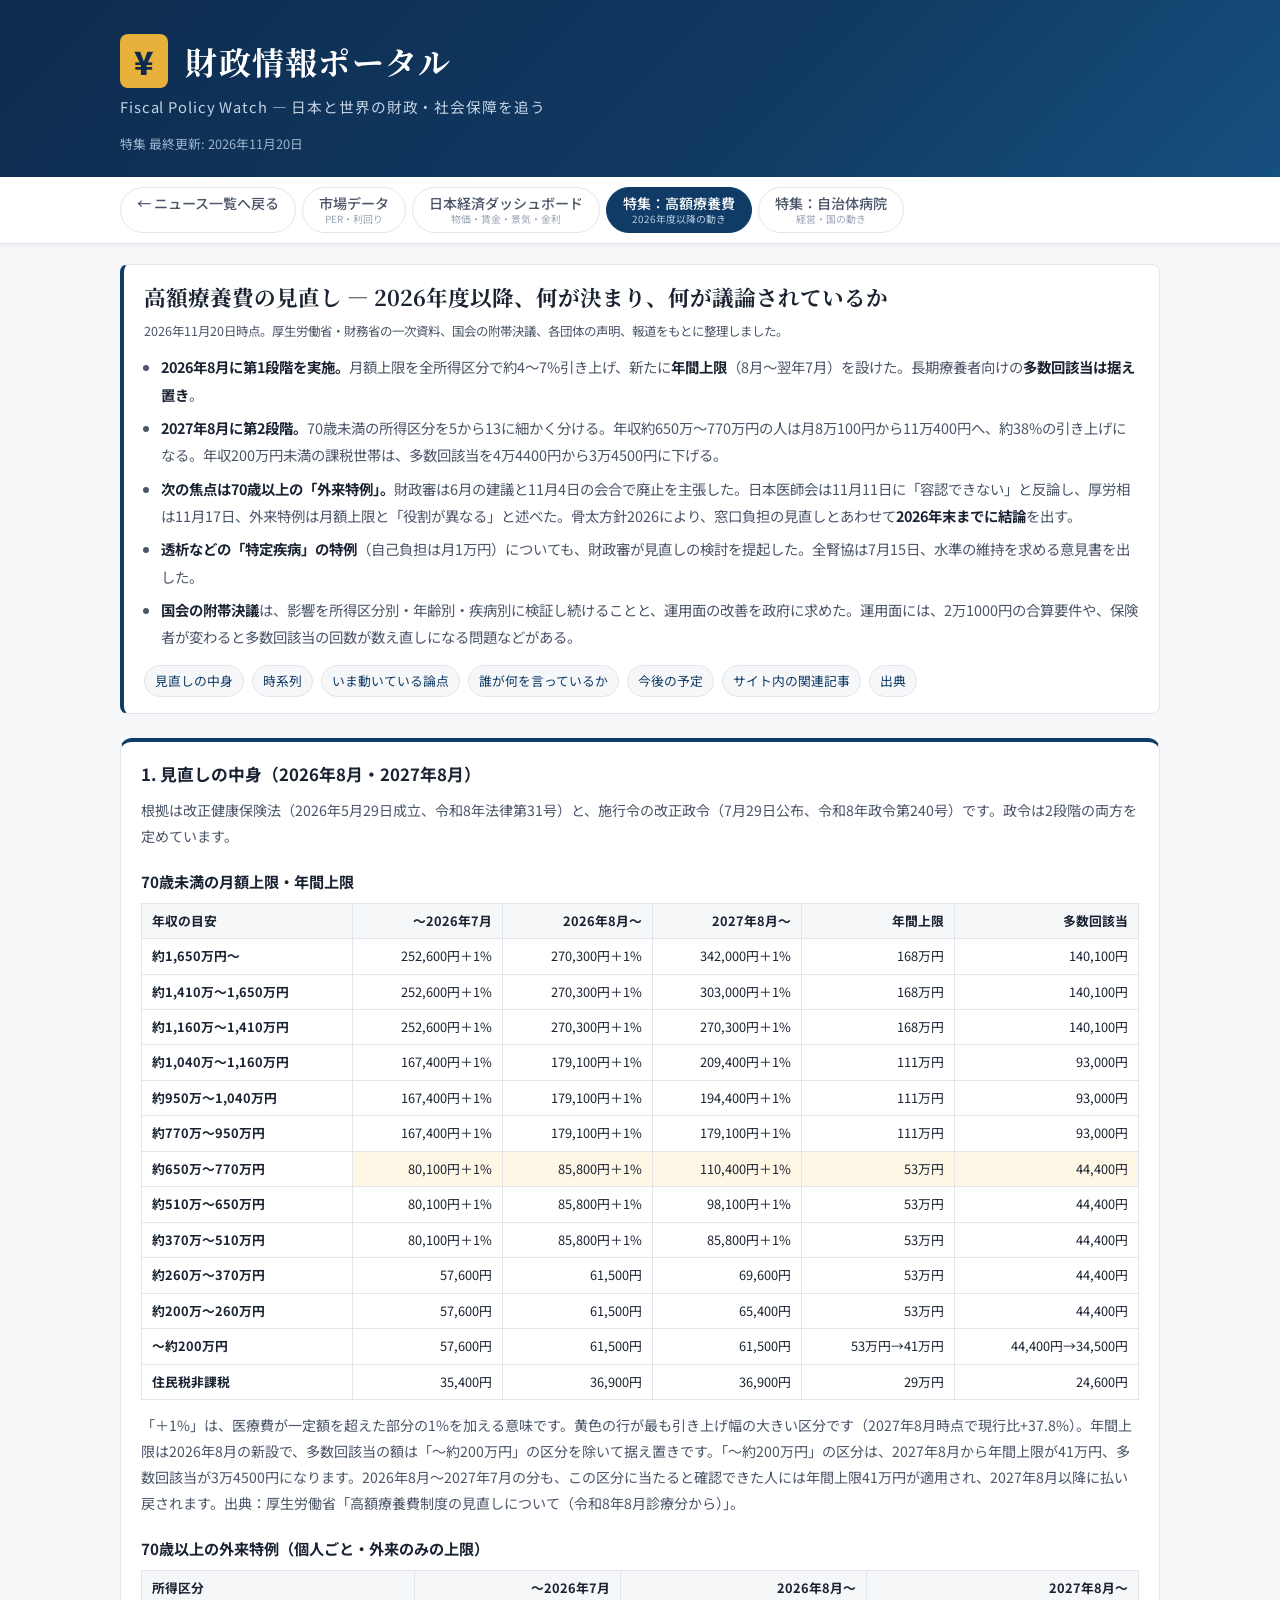
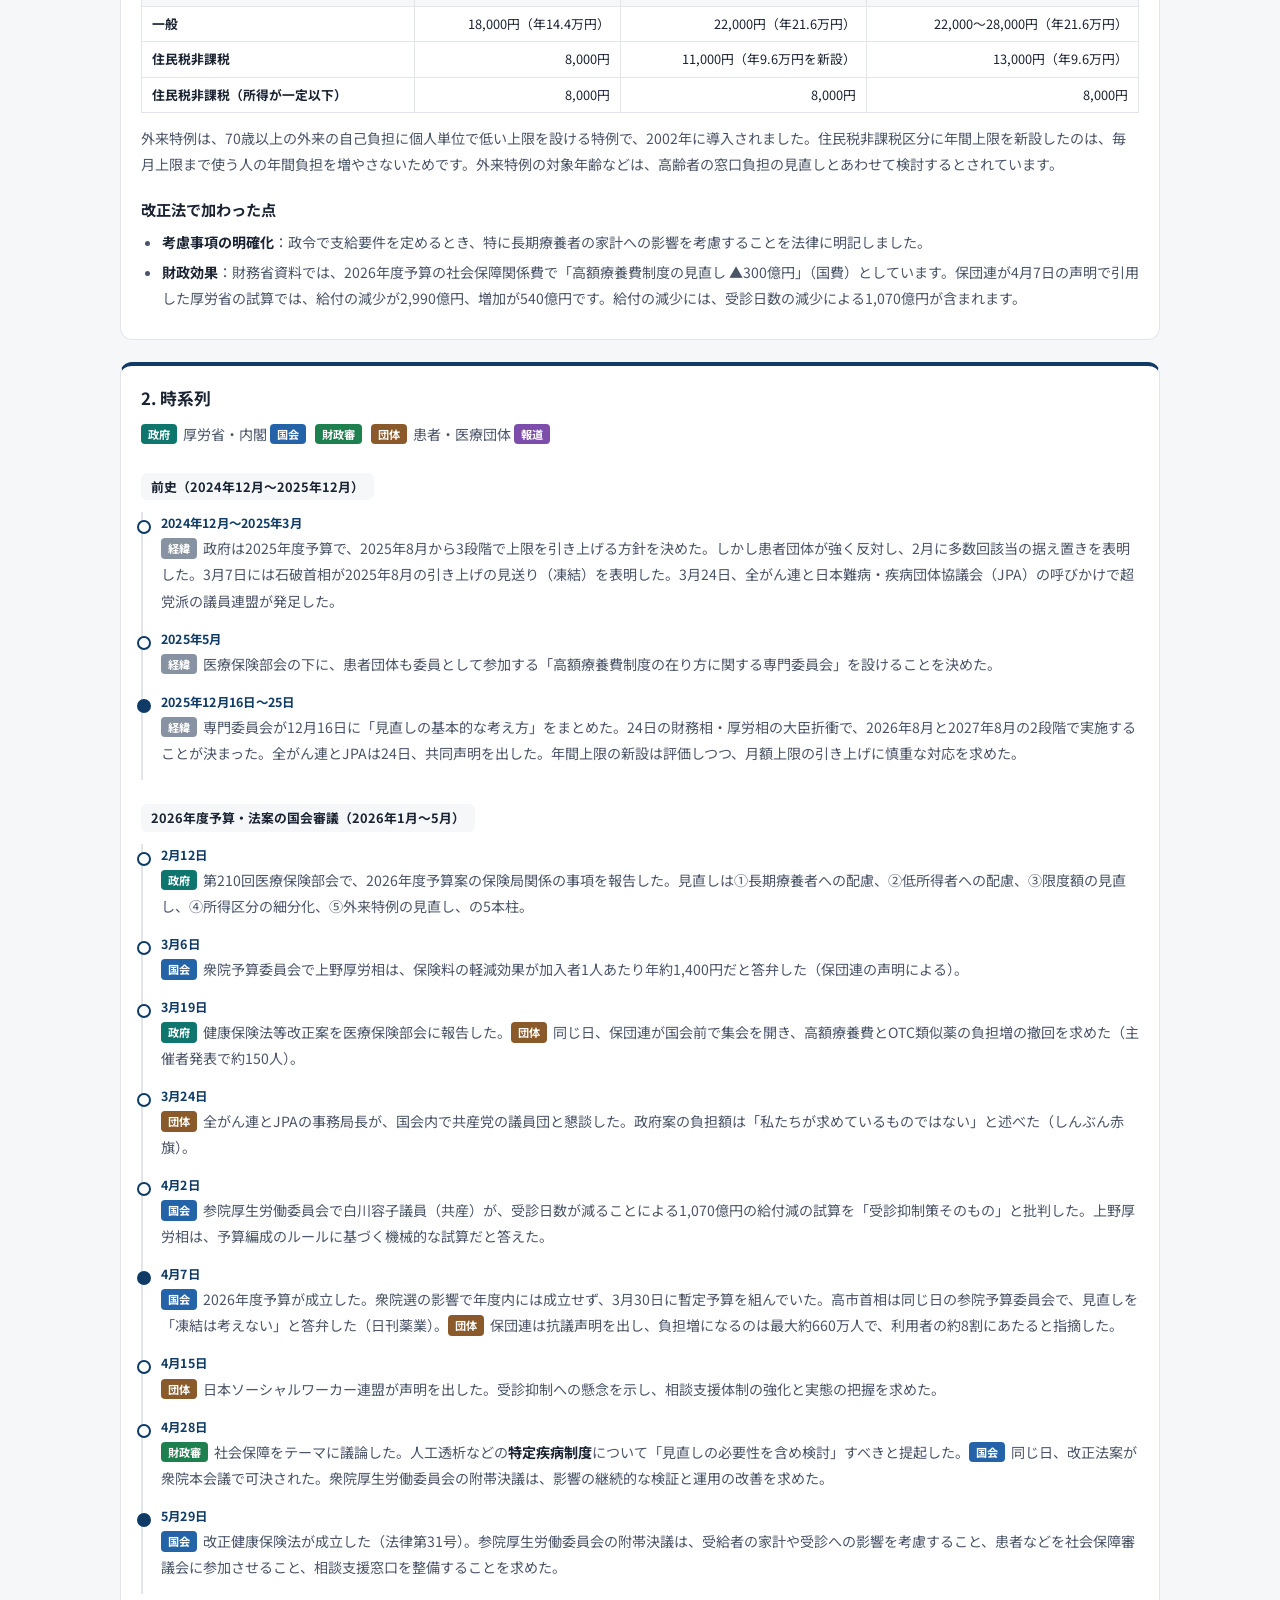
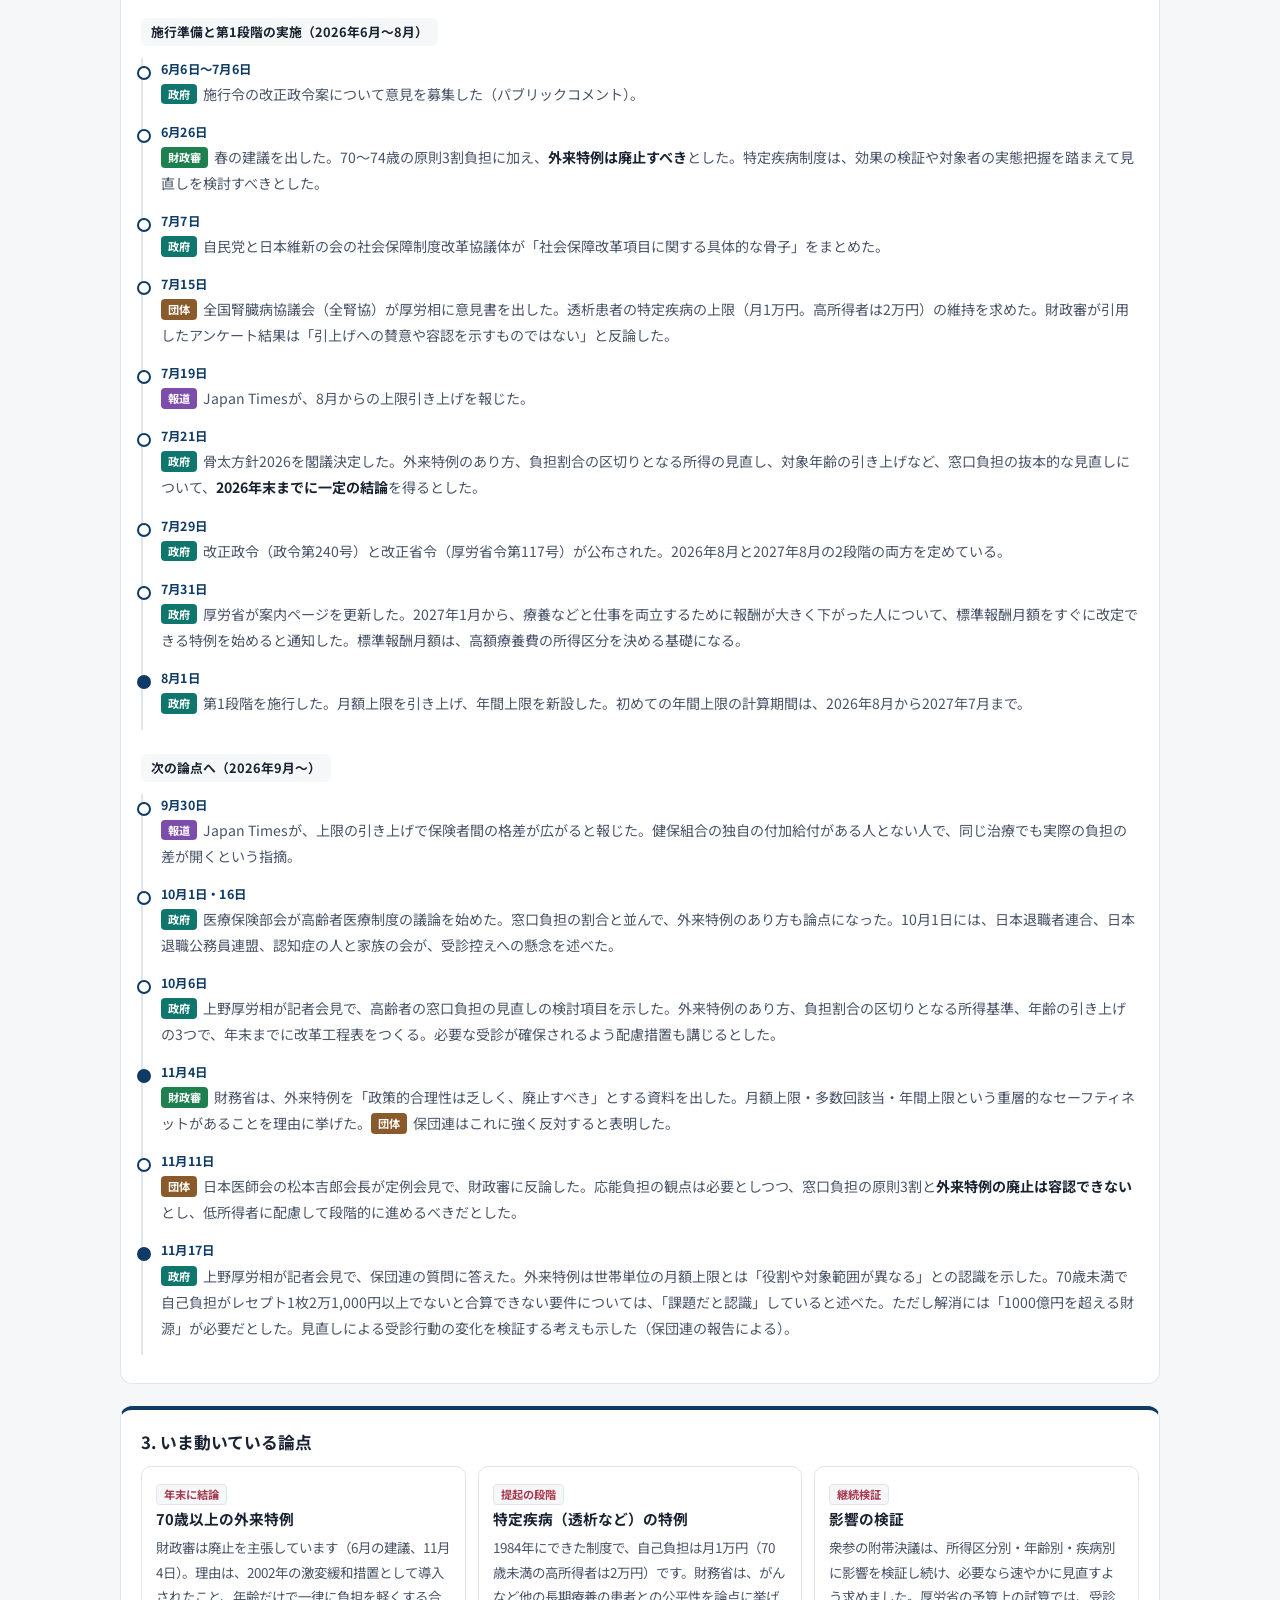
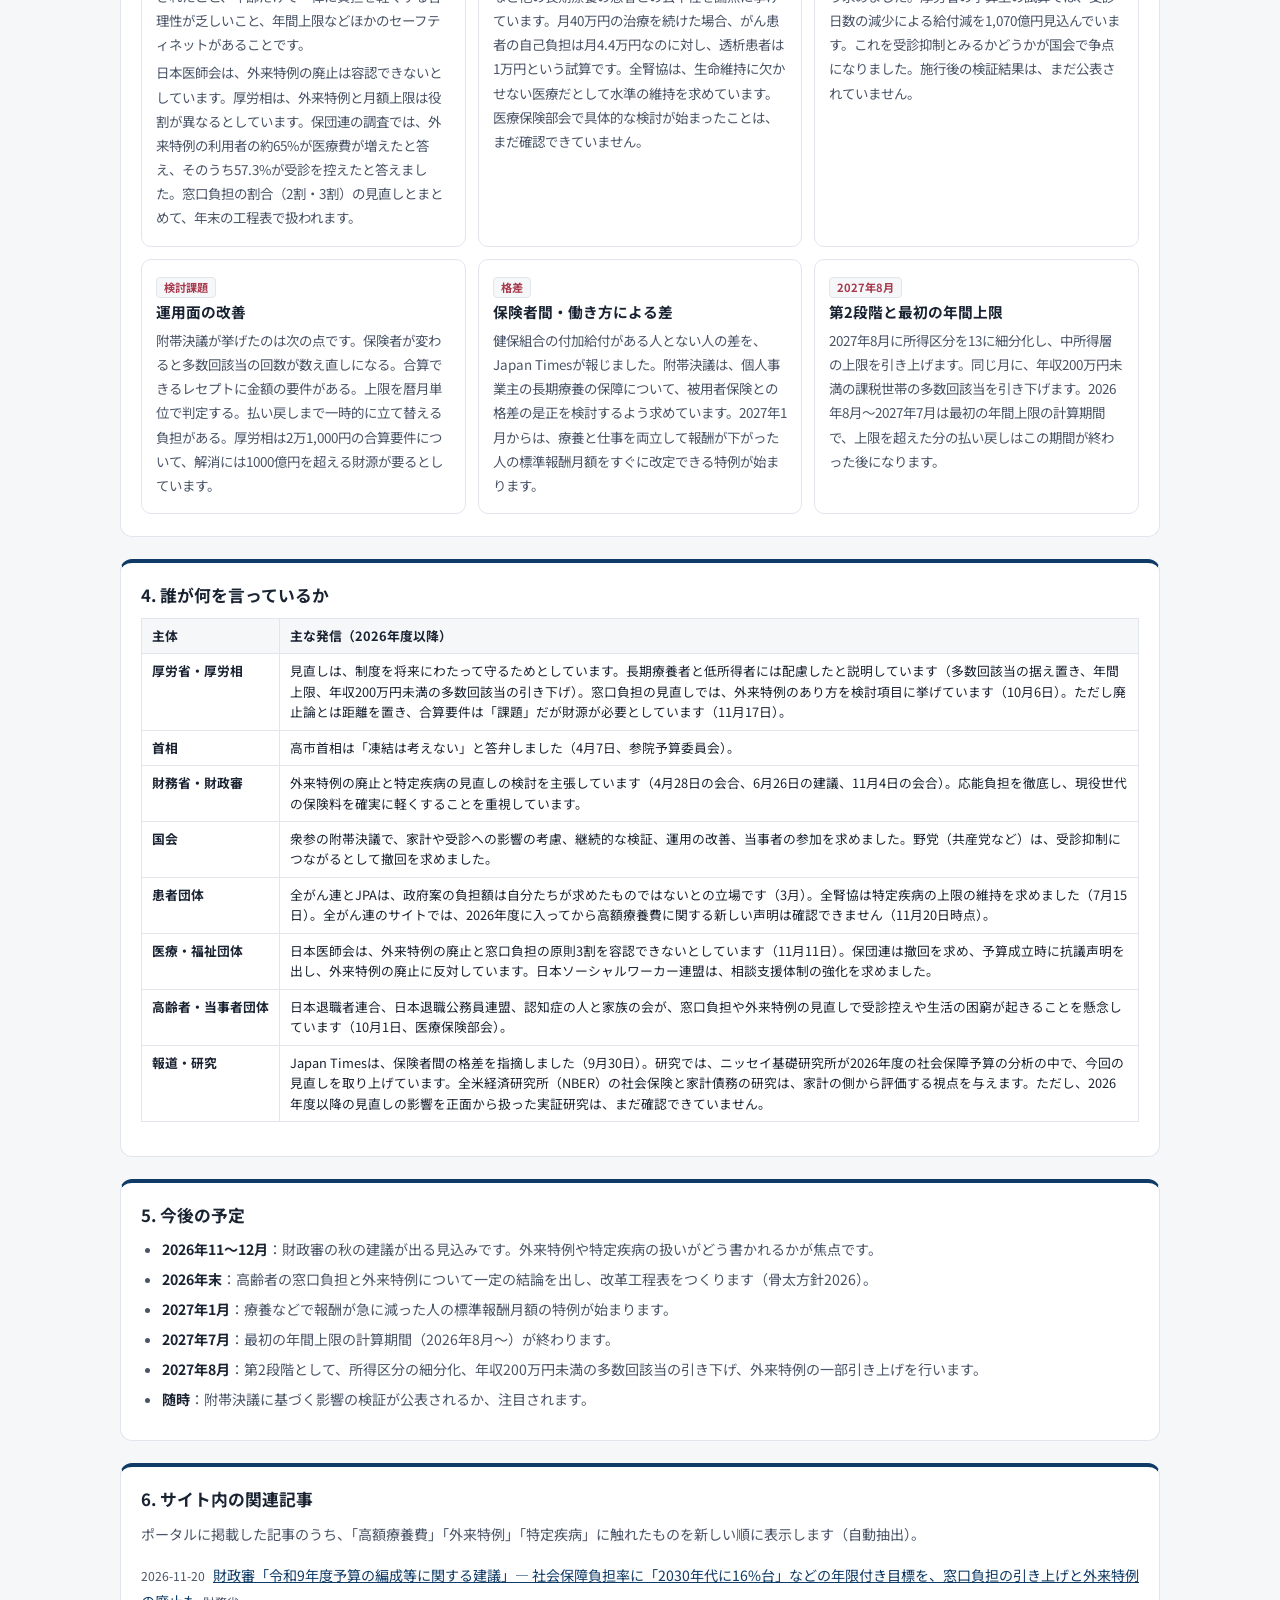
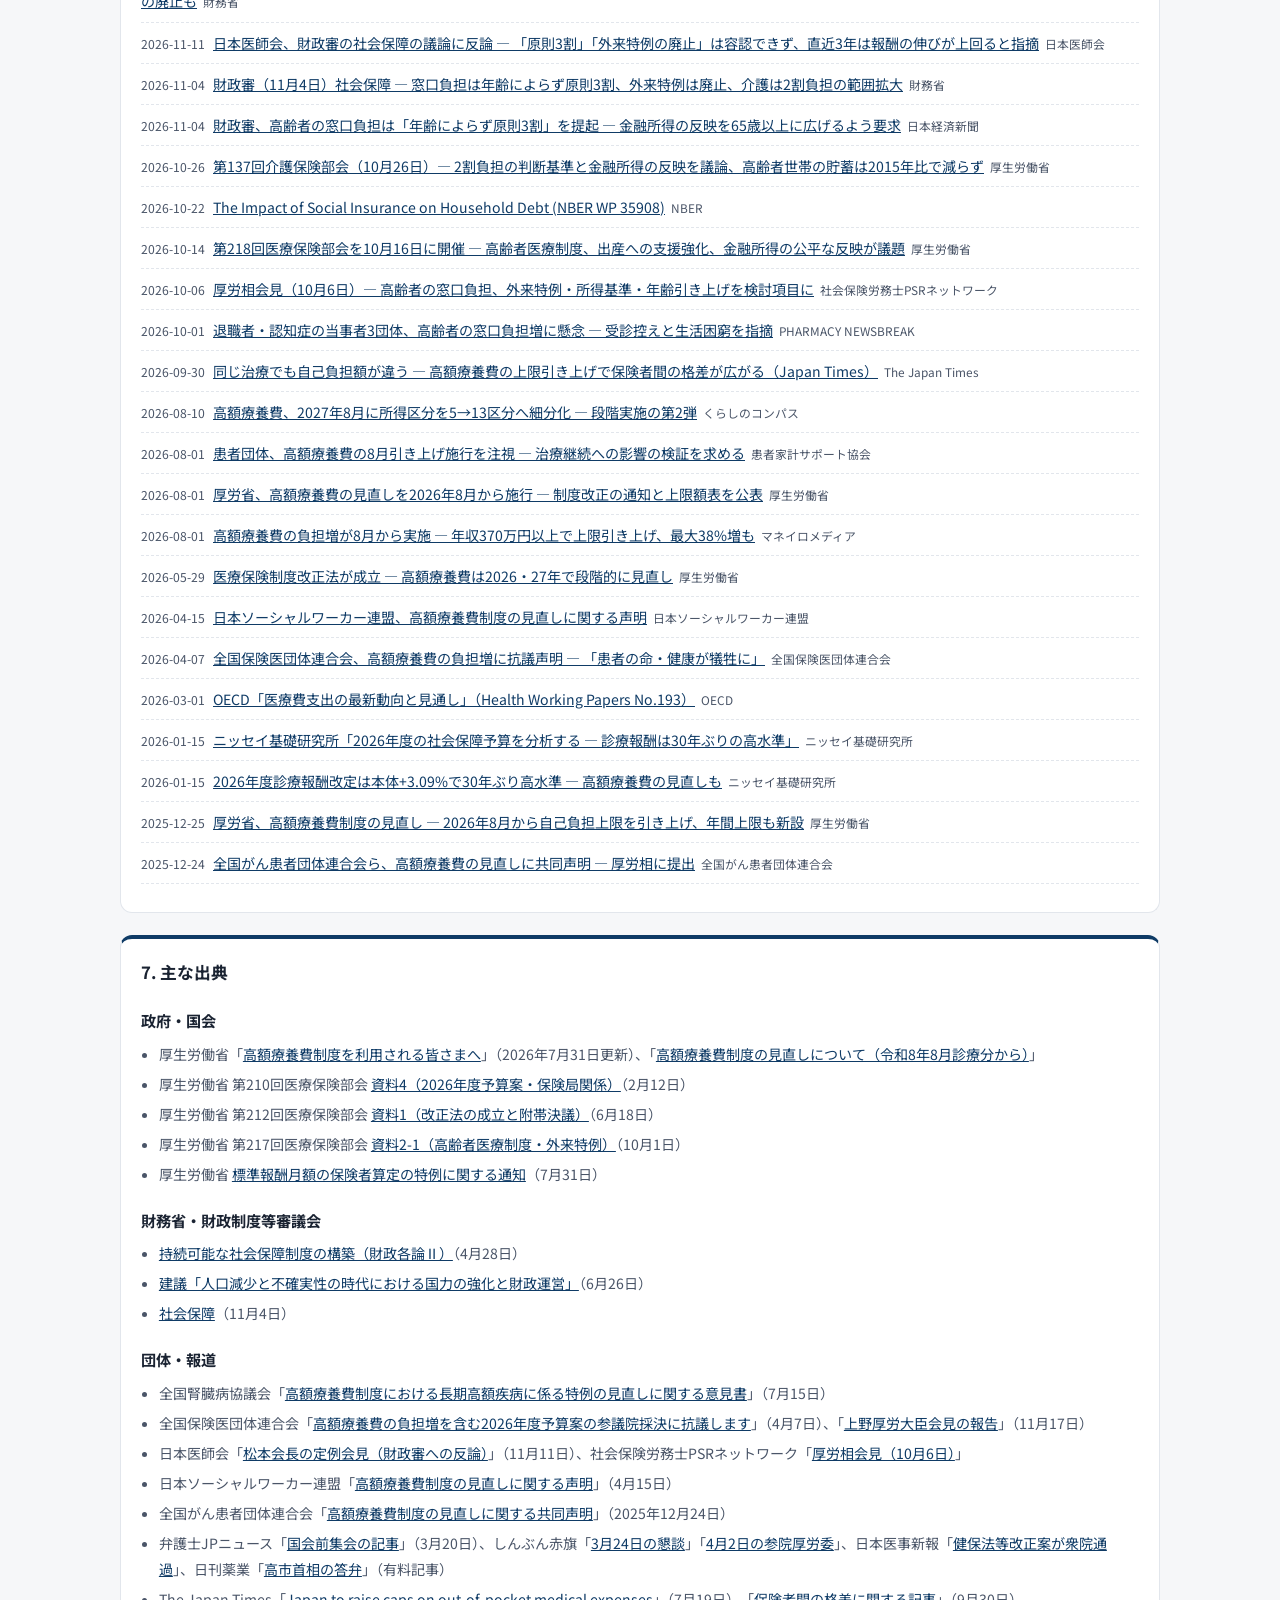
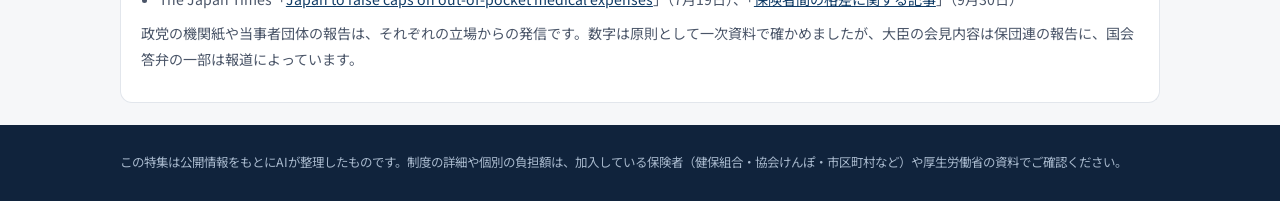
==== commit 3c55688b: "特集ページ「自治体病院」を追加し、タブの並びを統一 総務省の検討会、全自病の決算調査と要望書、各地の動きを整理した特集を新設。 全ページのタブとトップのヘッダーを、市場データ→日本経済ダッシュボード→" ====
--- a/feature-kogaku.html
+++ b/feature-kogaku.html
@@ -25,7 +25,10 @@
     <div class="container nav-inner">
       <div class="tabs">
         <a class="tab" href="index.html">← ニュース一覧へ戻る</a>
+        <a class="tab" href="market.html">市場データ<span class="tab-note">PER・利回り</span></a>
+        <a class="tab" href="japan.html">日本経済ダッシュボード<span class="tab-note">物価・賃金・景気・金利</span></a>
         <span class="tab active">特集：高額療養費<span class="tab-note">2026年度以降の動き</span></span>
+        <a class="tab" href="feature-hospital.html">特集：自治体病院<span class="tab-note">経営・国の動き</span></a>
       </div>
     </div>
   </nav>
--- a/assets/style.css
+++ b/assets/style.css
@@ -618,3 +618,31 @@
   .feature-lead h2 { font-size: 1.15rem; }
   .issue-grid { grid-template-columns: 1fr; }
 }
+
+/* ---------- 日本経済ダッシュボード ---------- */
+.kpi-grid { display: grid; grid-template-columns: repeat(auto-fill, minmax(180px, 1fr)); gap: 10px; margin-top: 12px; }
+.kpi { border: 1px solid var(--border); border-radius: 10px; padding: 10px 12px; background: var(--card-bg); }
+.kpi-label { font-size: 0.76rem; font-weight: 700; color: var(--ink-light); line-height: 1.4; }
+.kpi-value { font-size: 1.6rem; font-weight: 900; color: var(--ink); line-height: 1.3; margin-top: 4px; font-variant-numeric: tabular-nums; }
+.kpi-unit { font-size: 0.85rem; font-weight: 700; margin-left: 2px; color: var(--ink-light); }
+.kpi-sub { font-size: 0.72rem; color: var(--ink-light); line-height: 1.5; }
+.kpi-date { font-size: 0.72rem; color: var(--accent); font-weight: 700; }
+
+.q-grid { display: grid; grid-template-columns: repeat(2, minmax(0, 1fr)); gap: 12px; }
+.q-card { border: 1px solid var(--border); border-radius: 10px; padding: 12px 14px; background: var(--card-bg); display: flex; flex-direction: column; }
+.q-card h3 { font-size: 0.98rem; color: var(--ink); margin-bottom: 6px; }
+.q-table { width: 100%; border-collapse: collapse; font-size: 0.82rem; }
+.q-table th, .q-table td { padding: 5px 4px; border-bottom: 1px dashed var(--border); vertical-align: top; }
+.q-table th { text-align: left; font-weight: 500; color: var(--ink); }
+.q-table td.num { text-align: right; font-weight: 700; white-space: nowrap; font-variant-numeric: tabular-nums; }
+.q-table td.q-date { text-align: right; font-size: 0.72rem; color: var(--ink-light); white-space: nowrap; }
+.q-note { font-size: 0.76rem; color: var(--ink-light); line-height: 1.7; margin: 8px 0 6px; flex: 1; }
+.q-link { font-size: 0.78rem; color: var(--accent); text-decoration: none; font-weight: 700; }
+.jp-table { scroll-margin-top: 84px; }
+.jp-table .source-table td.num { font-variant-numeric: tabular-nums; }
+
+@media (max-width: 640px) {
+  .kpi-grid { grid-template-columns: repeat(2, minmax(0, 1fr)); }
+  .kpi-value { font-size: 1.3rem; }
+  .q-grid { grid-template-columns: 1fr; }
+}
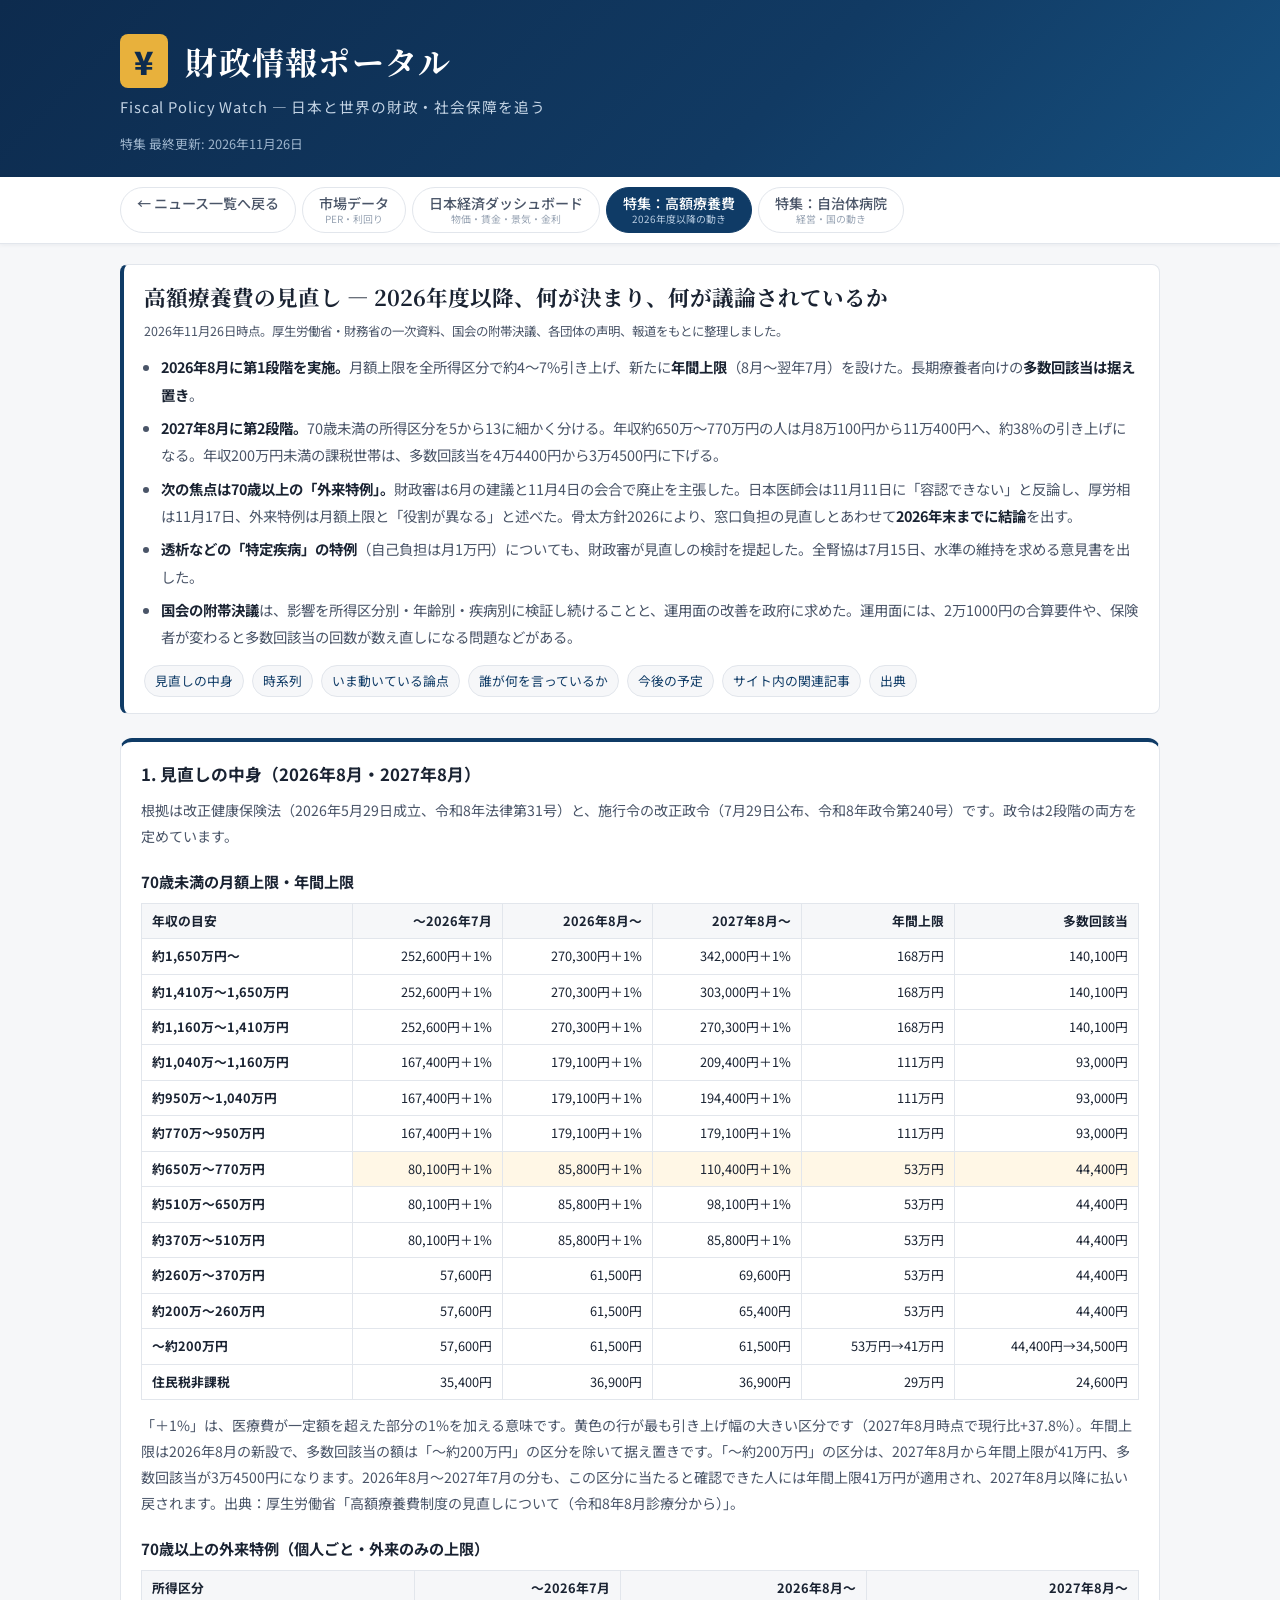
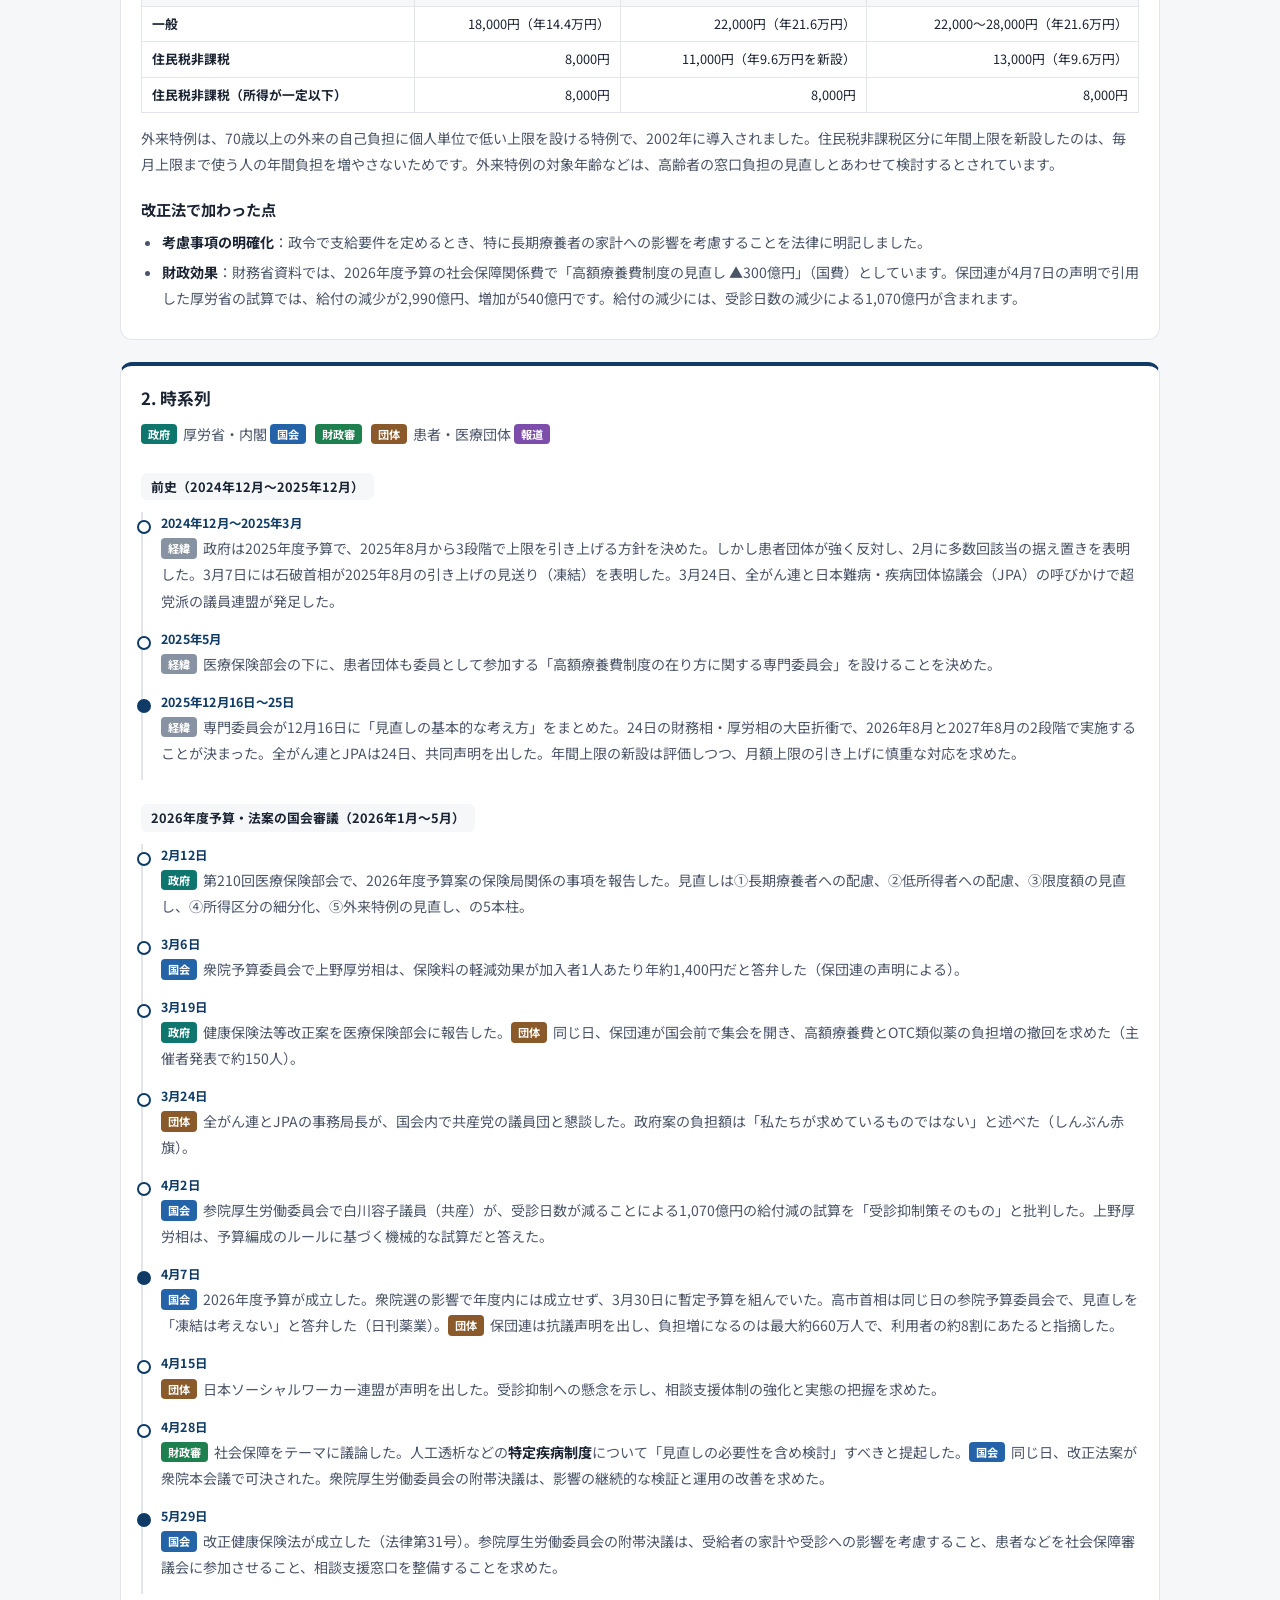
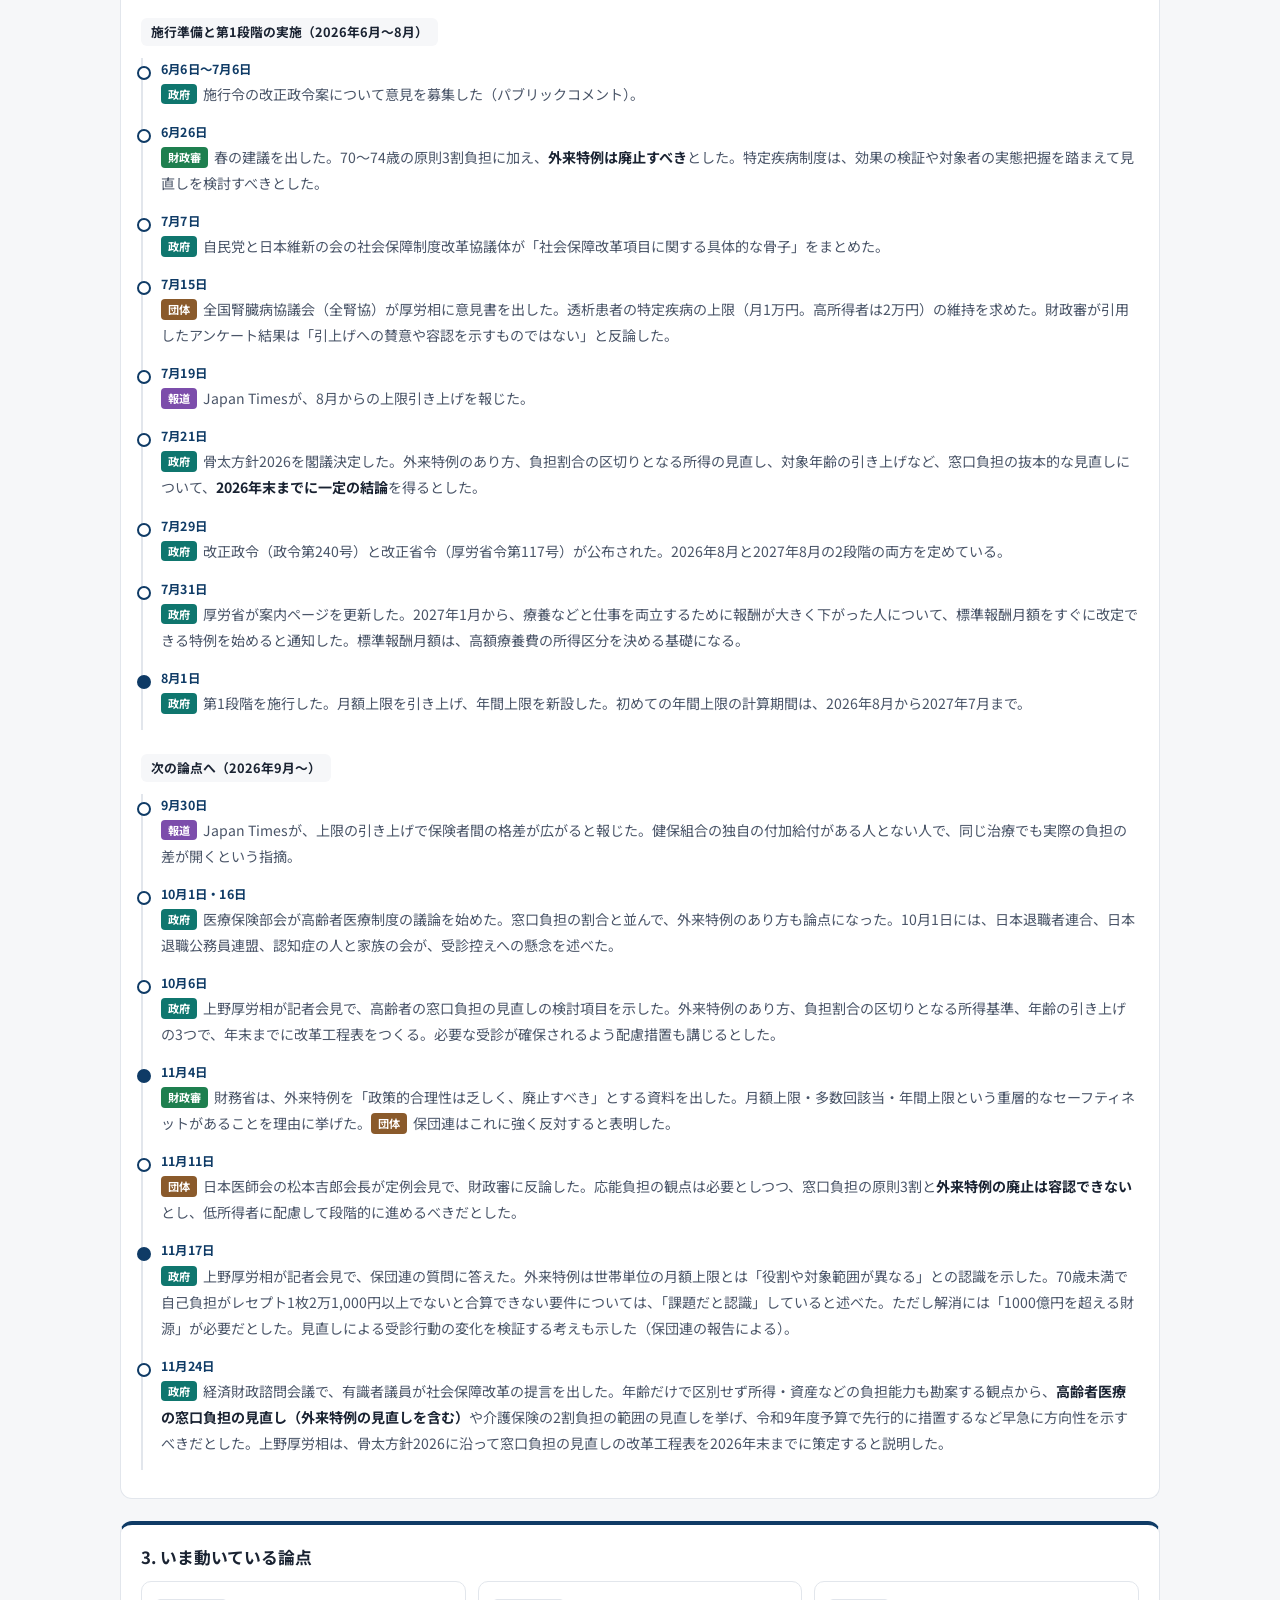
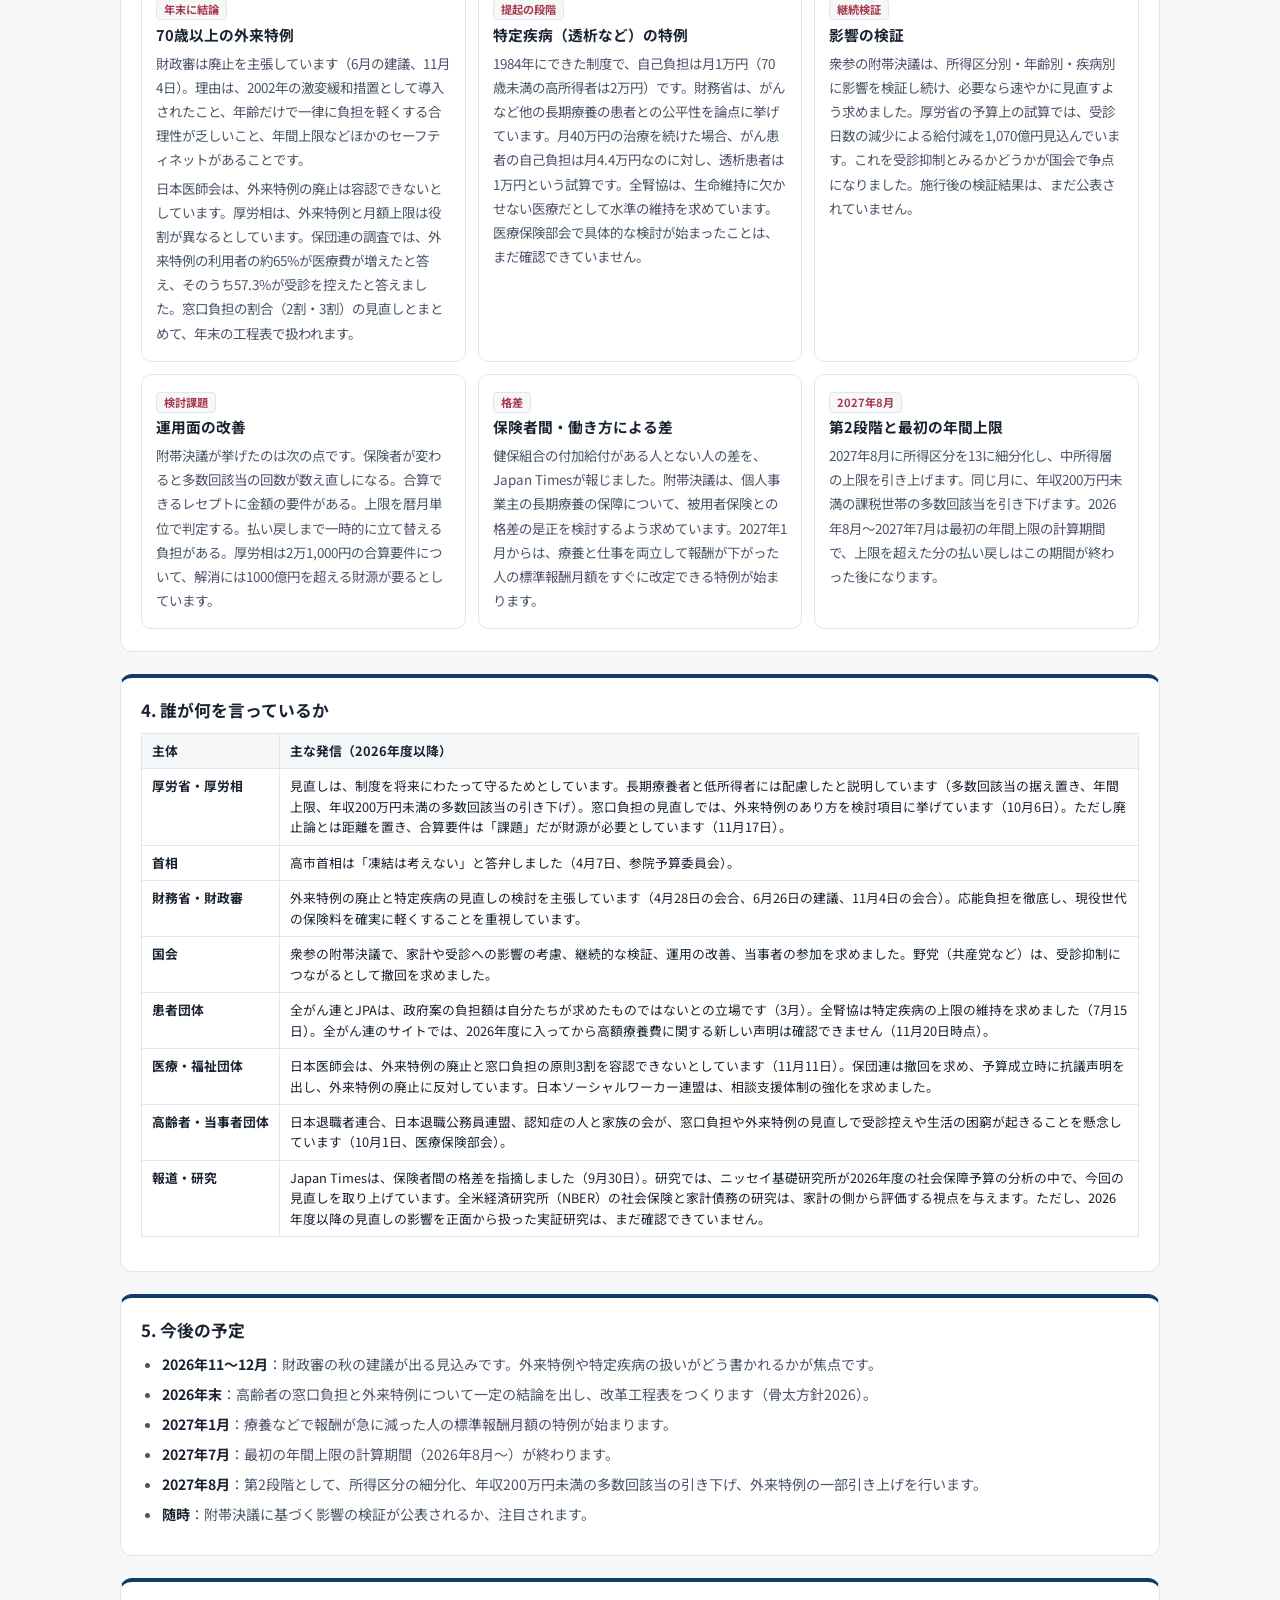
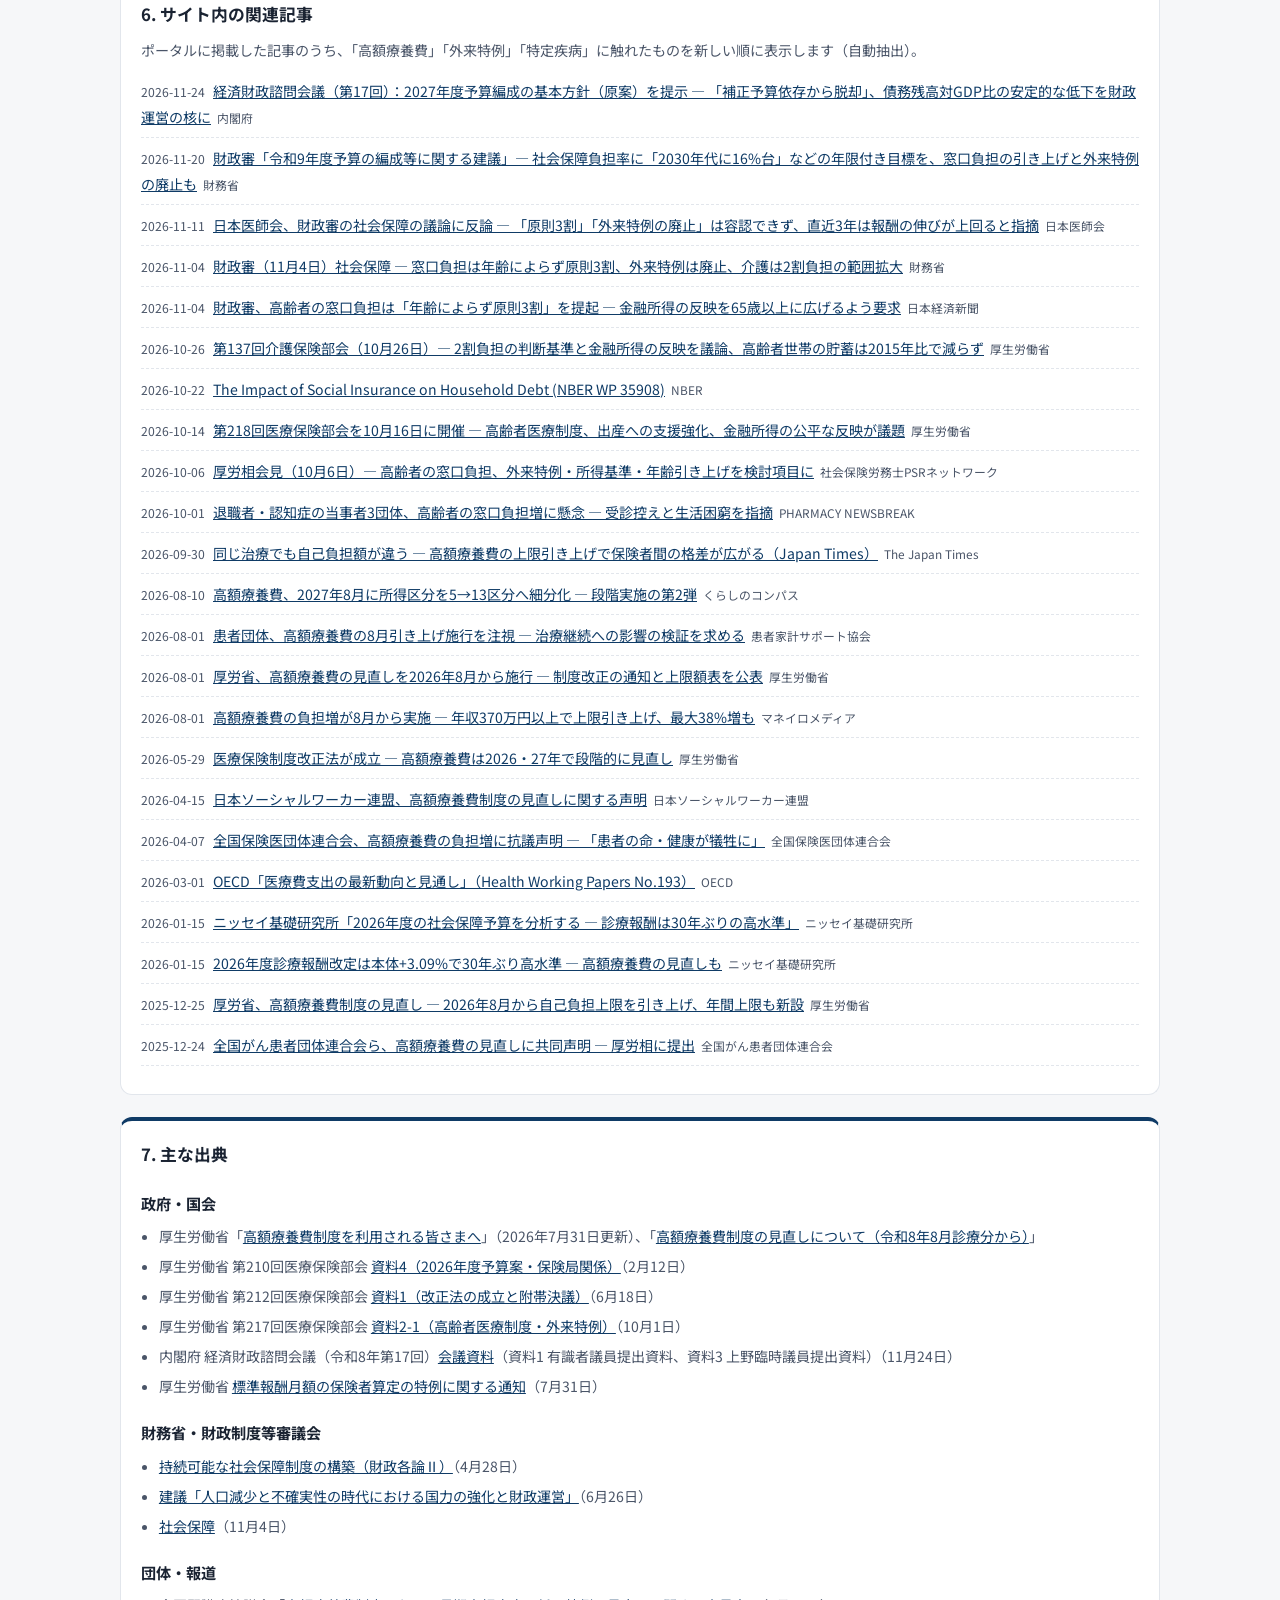
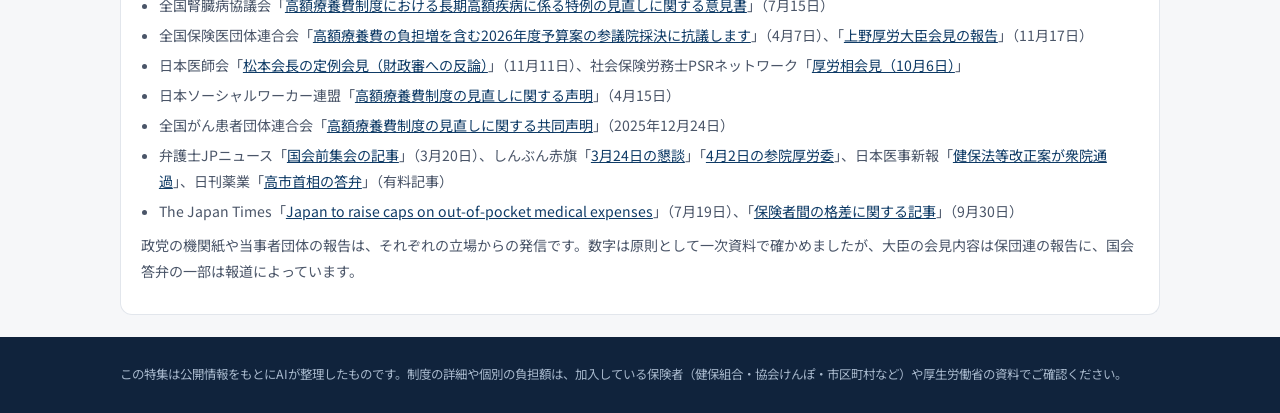
==== commit fd7f70d5: "全体更新（2026-11-26）: 記事18本と今日のまとめ、市場データ、日本経済ダッシュボード、特集（高額療養費）を更新 - ニュース: 諮問会議の予算編成基本方針原案、11月月例経済報告、介護保険" ====
--- a/feature-kogaku.html
+++ b/feature-kogaku.html
@@ -17,7 +17,7 @@
         <h1 class="site-title"><span class="title-mark">¥</span> 財政情報ポータル</h1>
         <p class="site-subtitle">Fiscal Policy Watch — 日本と世界の財政・社会保障を追う</p>
       </div>
-      <p class="update-info">特集 最終更新: <time datetime="2026-11-20">2026年11月20日</time></p>
+      <p class="update-info">特集 最終更新: <time datetime="2026-11-26">2026年11月26日</time></p>
     </div>
   </header>
 
@@ -36,7 +36,7 @@
   <main class="container">
     <section class="market-intro feature-lead">
       <h2>高額療養費の見直し ― 2026年度以降、何が決まり、何が議論されているか</h2>
-      <p class="feature-meta">2026年11月20日時点。厚生労働省・財務省の一次資料、国会の附帯決議、各団体の声明、報道をもとに整理しました。</p>
+      <p class="feature-meta">2026年11月26日時点。厚生労働省・財務省の一次資料、国会の附帯決議、各団体の声明、報道をもとに整理しました。</p>
       <ul class="feature-points">
         <li><strong>2026年8月に第1段階を実施。</strong>月額上限を全所得区分で約4〜7%引き上げ、新たに<strong>年間上限</strong>（8月〜翌年7月）を設けた。長期療養者向けの<strong>多数回該当は据え置き</strong>。</li>
         <li><strong>2027年8月に第2段階。</strong>70歳未満の所得区分を5から13に細かく分ける。年収約650万〜770万円の人は月8万100円から11万400円へ、約38%の引き上げになる。年収200万円未満の課税世帯は、多数回該当を4万4400円から3万4500円に下げる。</li>
@@ -159,6 +159,7 @@
         <li class="key"><span class="tl-date">11月4日</span><span class="tl-tag tl-mof">財政審</span>財務省は、外来特例を「政策的合理性は乏しく、廃止すべき」とする資料を出した。月額上限・多数回該当・年間上限という重層的なセーフティネットがあることを理由に挙げた。<span class="tl-tag tl-stk">団体</span>保団連はこれに強く反対すると表明した。</li>
         <li><span class="tl-date">11月11日</span><span class="tl-tag tl-stk">団体</span>日本医師会の松本吉郎会長が定例会見で、財政審に反論した。応能負担の観点は必要としつつ、窓口負担の原則3割と<strong>外来特例の廃止は容認できない</strong>とし、低所得者に配慮して段階的に進めるべきだとした。</li>
         <li class="key"><span class="tl-date">11月17日</span><span class="tl-tag tl-gov">政府</span>上野厚労相が記者会見で、保団連の質問に答えた。外来特例は世帯単位の月額上限とは「役割や対象範囲が異なる」との認識を示した。70歳未満で自己負担がレセプト1枚2万1,000円以上でないと合算できない要件については、「課題だと認識」していると述べた。ただし解消には「1000億円を超える財源」が必要だとした。見直しによる受診行動の変化を検証する考えも示した（保団連の報告による）。</li>
+        <li><span class="tl-date">11月24日</span><span class="tl-tag tl-gov">政府</span>経済財政諮問会議で、有識者議員が社会保障改革の提言を出した。年齢だけで区別せず所得・資産などの負担能力も勘案する観点から、<strong>高齢者医療の窓口負担の見直し（外来特例の見直しを含む）</strong>や介護保険の2割負担の範囲の見直しを挙げ、令和9年度予算で先行的に措置するなど早急に方向性を示すべきだとした。上野厚労相は、骨太方針2026に沿って窓口負担の見直しの改革工程表を2026年末までに策定すると説明した。</li>
       </ul>
     </section>
 
@@ -249,6 +250,7 @@
         <li>厚生労働省 第210回医療保険部会 <a href="https://www.mhlw.go.jp/content/12401000/001654424.pdf" target="_blank" rel="noopener">資料4（2026年度予算案・保険局関係）</a>（2月12日）</li>
         <li>厚生労働省 第212回医療保険部会 <a href="https://www.mhlw.go.jp/content/12401000/001712849.pdf" target="_blank" rel="noopener">資料1（改正法の成立と附帯決議）</a>（6月18日）</li>
         <li>厚生労働省 第217回医療保険部会 <a href="https://www.mhlw.go.jp/content/12401000/001754424.pdf" target="_blank" rel="noopener">資料2-1（高齢者医療制度・外来特例）</a>（10月1日）</li>
+        <li>内閣府 経済財政諮問会議（令和8年第17回）<a href="https://www5.cao.go.jp/keizai-shimon/kaigi/minutes/2026/1124agenda.html" target="_blank" rel="noopener">会議資料</a>（資料1 有識者議員提出資料、資料3 上野臨時議員提出資料）（11月24日）</li>
         <li>厚生労働省 <a href="https://www.mhlw.go.jp/content/001731743.pdf" target="_blank" rel="noopener">標準報酬月額の保険者算定の特例に関する通知</a>（7月31日）</li>
       </ul>
       <h3>財務省・財政制度等審議会</h3>
